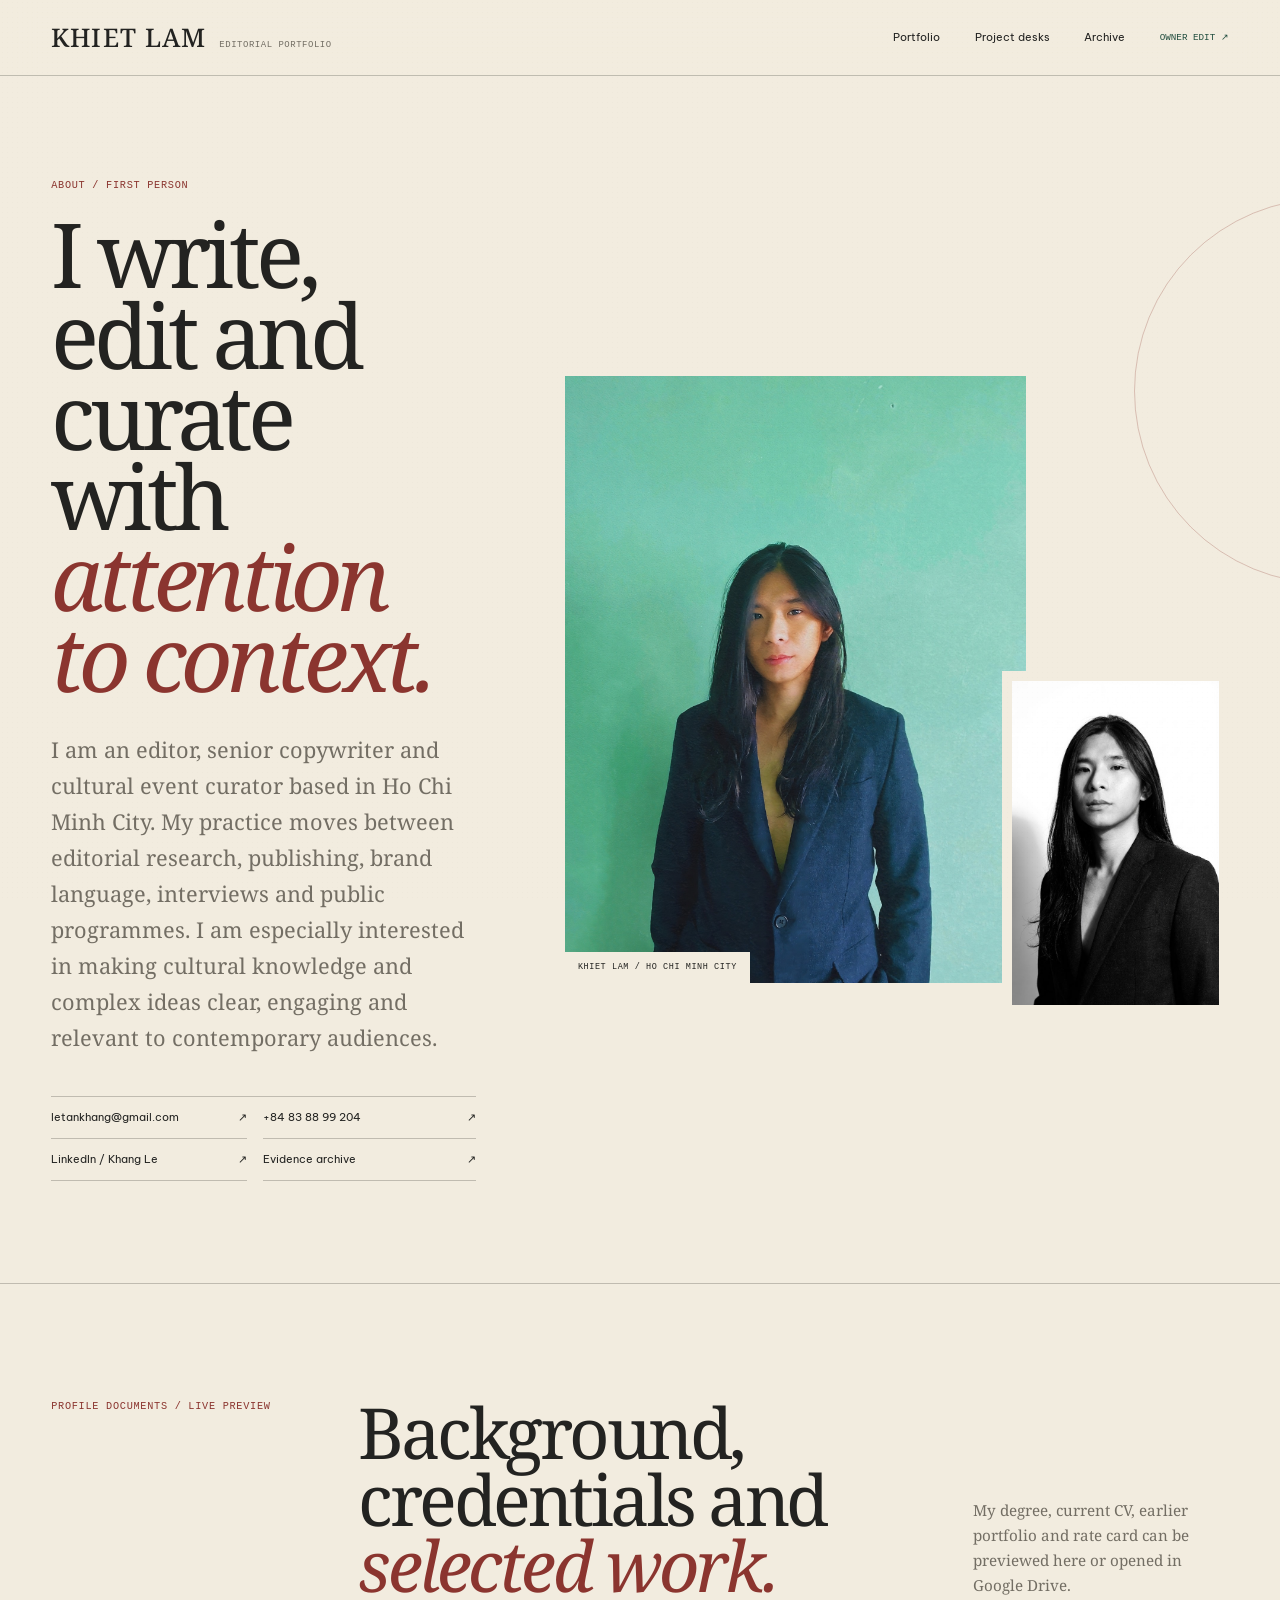
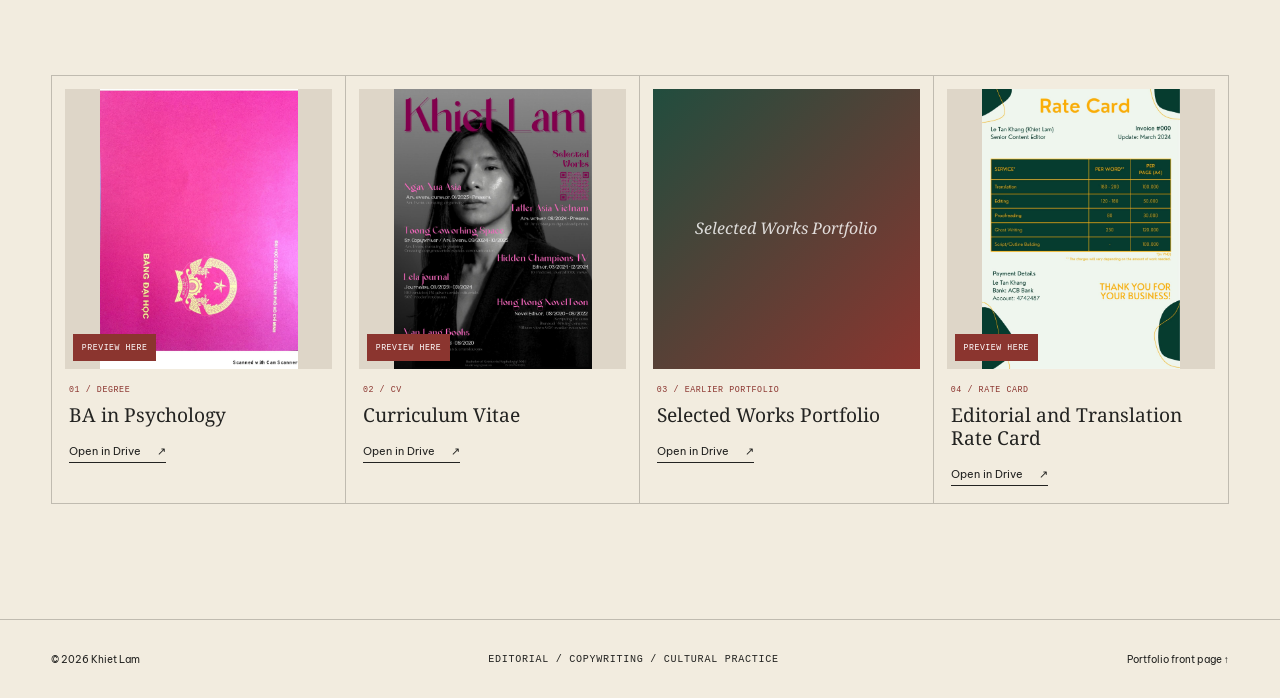
==== about.html @ 2f9b93b2 "Refine archive, About page and portfolio covers" ====
<!doctype html>
<html lang="en">
<head>
  <meta charset="utf-8">
  <meta name="viewport" content="width=device-width, initial-scale=1">
  <meta name="description" content="About Khiet Lam — editor, senior copywriter and cultural event curator in Ho Chi Minh City.">
  <meta name="theme-color" content="#f2ecdf">
  <title>About | Khiet Lam</title>
  <link rel="preconnect" href="https://fonts.googleapis.com">
  <link rel="preconnect" href="https://fonts.gstatic.com" crossorigin>
  <link href="https://fonts.googleapis.com/css2?family=Be+Vietnam+Pro:wght@400;500;600&family=Noto+Serif:ital,wght@0,400;0,500;1,400&display=swap&subset=vietnamese" rel="stylesheet">
  <link rel="stylesheet" href="assets/editorial-v3.css?v=20260724">
</head>
<body>
  <header class="site-header">
    <a class="wordmark" href="index.html"><span data-site-name>Khiet Lam</span><small>Editorial portfolio</small></a>
    <nav class="site-nav" aria-label="About navigation">
      <a href="index.html">Portfolio</a>
      <a href="index.html#project-desks">Project desks</a>
      <a href="index.html#archive">Archive</a>
      <a class="owner-link" href="https://app.pagescms.org" target="_blank" rel="noreferrer">Owner edit ↗</a>
    </nav>
  </header>

  <main>
    <section class="about-page-hero">
      <div class="about-page-hero__copy reveal">
        <p class="eyebrow mono">About / First person</p>
        <h1>I write, edit and curate with <em>attention to context.</em></h1>
        <p data-about>I am an editor, senior copywriter and cultural event curator based in Ho Chi Minh City.</p>
        <div class="contact-ledger">
          <a data-email href="#"><span>Email</span><span>↗</span></a>
          <a data-phone href="#"><span>Phone</span><span>↗</span></a>
          <a data-linkedin href="https://www.linkedin.com/in/khangle3003/" target="_blank" rel="noreferrer"><span>LinkedIn / Khang Le</span><span>↗</span></a>
          <a data-drive href="#" target="_blank" rel="noreferrer"><span>Evidence archive</span><span>↗</span></a>
        </div>
      </div>

      <div class="about-portraits reveal">
        <figure class="about-portrait about-portrait--primary">
          <img data-portrait-primary src="media/about-khiet-lam-color.jpg" alt="Portrait of Khiet Lam in a dark blazer">
          <figcaption class="mono">Khiet Lam / Ho Chi Minh City</figcaption>
        </figure>
        <figure class="about-portrait about-portrait--secondary">
          <img data-portrait-secondary src="media/about-khiet-lam-bw.jpg" alt="Black and white portrait of Khiet Lam">
        </figure>
      </div>
    </section>

    <section class="about-documents-section">
      <header class="section-intro reveal">
        <p class="eyebrow mono">Profile documents / Live preview</p>
        <h2>Background, credentials and <em>selected work.</em></h2>
        <p>My degree, current CV, earlier portfolio and rate card can be previewed here or opened in Google Drive.</p>
      </header>
      <div class="profile-documents" id="profile-documents"></div>
    </section>

    <dialog class="viewer-dialog" data-frame-dialog>
      <div class="dialog-bar">
        <span class="mono" data-frame-title>Viewer</span>
        <button type="button" data-close-frame aria-label="Close viewer">×</button>
      </div>
      <iframe data-frame title="Document viewer" allow="fullscreen" allowfullscreen></iframe>
    </dialog>
  </main>

  <footer>
    <span>© 2026 <span data-site-name>Khiet Lam</span></span>
    <span class="mono">Editorial / Copywriting / Cultural practice</span>
    <a href="index.html">Portfolio front page ↑</a>
  </footer>

  <script src="assets/common-v3.js?v=20260724"></script>
  <script src="assets/about-v3.js?v=20260724"></script>
</body>
</html>
---- assets/editorial-v3.css ----
:root {
  --paper: #f2ecdf;
  --paper-soft: #faf6ee;
  --ink: #232321;
  --muted: #736e64;
  --red: #8b352f;
  --green: #214d3e;
  --gold: #b69056;
  --line: rgba(35, 35, 33, .24);
  --light-line: rgba(255, 255, 255, .25);
  --group-accent: var(--red);
  --serif: "Noto Serif", "Times New Roman", serif;
  --sans: "Be Vietnam Pro", Arial, sans-serif;
  --mono: "Courier New", monospace;
  --page: min(1500px, calc(100vw - clamp(2rem, 8vw, 9rem)));
  --ease: cubic-bezier(.16, 1, .3, 1);
}

* { box-sizing: border-box; }
html { scroll-behavior: smooth; }
body {
  background: var(--paper);
  color: var(--ink);
  font-family: var(--sans);
  margin: 0;
  overflow-x: hidden;
  text-rendering: optimizeLegibility;
}

body::before {
  background-image: radial-gradient(rgba(35, 35, 33, .055) .5px, transparent .5px);
  background-size: 5px 5px;
  content: "";
  inset: 0;
  opacity: .28;
  pointer-events: none;
  position: fixed;
  z-index: 100;
}

body::after {
  border: 1px solid rgba(139, 53, 47, .25);
  border-radius: 50%;
  content: "";
  height: 24rem;
  pointer-events: none;
  position: fixed;
  right: -15rem;
  top: 22vh;
  width: 24rem;
  z-index: -1;
}

a { color: inherit; text-decoration: none; }
button { color: inherit; font: inherit; }
img { display: block; max-width: 100%; width: 100%; }
[hidden] { display: none !important; }
em { color: var(--group-accent, var(--green)); font-weight: 400; }
.mono { font-family: var(--mono); letter-spacing: .07em; text-transform: uppercase; }
.eyebrow { color: var(--group-accent, var(--red)); font-size: .64rem; line-height: 1.55; margin: 0; }
.scroll-progress {
  background: var(--group-accent, var(--red));
  height: 3px;
  left: 0;
  position: fixed;
  right: 0;
  top: 0;
  transform: scaleX(0);
  transform-origin: left;
  z-index: 200;
}

.site-header {
  align-items: center;
  backdrop-filter: blur(16px);
  background: rgba(242, 236, 223, .88);
  border-bottom: 1px solid var(--line);
  display: flex;
  height: 76px;
  justify-content: space-between;
  padding: 0 max(calc((100vw - 1500px) / 2), clamp(1rem, 4vw, 4.5rem));
  position: sticky;
  top: 0;
  transition: background .25s ease, height .25s ease;
  z-index: 90;
}

.site-header.is-scrolled { background: rgba(242, 236, 223, .96); height: 66px; }
.wordmark { align-items: baseline; display: flex; gap: .8rem; }
.wordmark span { font: 500 clamp(1.25rem, 2vw, 1.75rem) var(--serif); letter-spacing: .045em; text-transform: uppercase; }
.wordmark small { color: var(--muted); font: .56rem var(--mono); letter-spacing: .06em; text-transform: uppercase; }
.site-nav { align-items: center; display: flex; gap: clamp(1rem, 2.7vw, 2.7rem); }
.site-nav a { border-bottom: 1px solid transparent; font-size: .7rem; padding: .45rem 0; }
.site-nav a:hover { border-color: var(--group-accent, var(--red)); color: var(--group-accent, var(--red)); }
.site-nav .owner-link { color: var(--green); font-family: var(--mono); font-size: .58rem; text-transform: uppercase; }

.home-hero {
  border-bottom: 1px solid var(--line);
  min-height: calc(100dvh - 76px);
  padding: clamp(4.5rem, 9vw, 9rem) max(calc((100vw - 1500px) / 2), clamp(1rem, 4vw, 4.5rem)) 0;
  position: relative;
}

.home-hero::after {
  border-left: 1px solid var(--line);
  content: "";
  height: 44%;
  left: 68%;
  position: absolute;
  top: 0;
}

.home-hero__masthead { position: relative; z-index: 1; }
.home-hero h1 {
  font: 400 clamp(4.1rem, 8.6vw, 9.4rem)/.88 var(--serif);
  letter-spacing: -.062em;
  margin: 1.25rem 0 clamp(3rem, 7vw, 7rem);
  max-width: 12ch;
}

.home-hero__lower {
  border-top: 1px solid var(--line);
  display: grid;
  gap: clamp(3rem, 8vw, 9rem);
  grid-template-columns: minmax(0, .8fr) minmax(400px, 1.2fr);
  padding: 2rem 0 clamp(5rem, 8vw, 8rem);
}

.home-hero__note > p { color: var(--muted); font: 1.05rem/1.75 var(--serif); margin: 0 0 1.8rem; max-width: 40rem; }
.home-hero__note > div { align-items: center; display: flex; flex-wrap: wrap; gap: 1.3rem; }
.button-link {
  align-items: center;
  background: var(--group-accent, var(--red));
  border: 1px solid var(--group-accent, var(--red));
  color: white;
  display: inline-flex;
  font-size: .72rem;
  gap: 2.4rem;
  justify-content: space-between;
  min-height: 48px;
  padding: .8rem 1rem;
  transition: transform .25s var(--ease), background .25s ease;
}

.button-link:hover { background: var(--green); border-color: var(--green); transform: translateY(-3px); }
.text-link { align-items: center; background: transparent; border: 0; border-bottom: 1px solid currentColor; cursor: pointer; display: inline-flex; font-size: .67rem; gap: 1rem; padding: 0 0 .25rem; width: fit-content; }
.text-link:hover { color: var(--group-accent, var(--red)); }

.desk-index { border-top: 2px solid var(--ink); }
.desk-index header { align-items: baseline; border-bottom: 1px solid var(--line); display: flex; gap: 1rem; justify-content: space-between; padding: .85rem 0; }
.desk-index header span { font-size: .61rem; }
.desk-index header small { color: var(--muted); font: italic .8rem var(--serif); }
.desk-link {
  align-items: baseline;
  border-bottom: 1px solid var(--line);
  display: grid;
  gap: 1rem;
  grid-template-columns: 2.5rem 1fr auto;
  padding: .8rem 0;
  transition: padding .25s var(--ease), color .25s ease;
}
.desk-link:hover { color: var(--red); padding-left: .6rem; }
.desk-link span, .desk-link small { color: var(--muted); font-size: .59rem; }
.desk-link strong { font: 400 clamp(1.1rem, 1.7vw, 1.55rem) var(--serif); }

.hero-ornament {
  align-items: center;
  border-top: 1px solid var(--line);
  display: flex;
  gap: 1.5rem;
  justify-content: space-between;
  overflow: hidden;
  padding: 1rem 0;
  text-transform: uppercase;
  white-space: nowrap;
}
.hero-ornament span { color: var(--muted); font: .58rem var(--mono); letter-spacing: .16em; }
.hero-ornament i { color: var(--red); font-style: normal; }

.section-intro {
  display: grid;
  gap: 1.5rem clamp(2rem, 6vw, 7rem);
  grid-template-columns: .45fr 1.05fr .5fr;
  margin: 0 auto clamp(3rem, 6vw, 6rem);
  max-width: 1500px;
}
.section-intro h2 { font: 400 clamp(2.8rem, 5.5vw, 6rem)/.94 var(--serif); letter-spacing: -.05em; margin: 0; }
.section-intro > p:last-child { align-self: end; color: var(--muted); font: .95rem/1.65 var(--serif); margin: 0; }
.section-intro--front { margin-bottom: clamp(5rem, 8vw, 9rem); }
.editions, .archive-section, .about-section, .showcase-section, .desk-section, .group-index-section, .project-children, .project-embeds, .project-media {
  border-bottom: 1px solid var(--line);
  padding: clamp(5rem, 9vw, 9rem) max(calc((100vw - 1500px) / 2), clamp(1rem, 4vw, 4.5rem));
}

.edition {
  border-top: 3px solid var(--edition-accent, var(--ink));
  margin: 0 auto clamp(7rem, 12vw, 13rem);
  max-width: 1500px;
  padding-top: 1rem;
}
.edition:last-child { margin-bottom: 0; }
.edition__header {
  align-items: start;
  display: grid;
  gap: 2rem;
  grid-template-columns: 4rem minmax(300px, .75fr) minmax(300px, .55fr);
  justify-content: space-between;
  margin-bottom: 2rem;
}
.edition__number { color: var(--edition-accent); font-size: .72rem; padding-top: .45rem; }
.edition__header h2 { font: 400 clamp(3rem, 5.6vw, 6rem)/.92 var(--serif); letter-spacing: -.052em; margin: .6rem 0 0; }
.edition__header h2 a:hover { color: var(--edition-accent); }
.edition__intro p { color: var(--muted); font: 1rem/1.65 var(--serif); margin: .35rem 0 1rem; }
.edition__intro span { color: var(--edition-accent); font-size: .58rem; }
.edition__grid { display: grid; gap: 1rem; grid-template-columns: minmax(0, 1.35fr) minmax(360px, .65fr); }
.lead-story { background: var(--paper-soft); border: 1px solid var(--line); }
.lead-story__media { aspect-ratio: 1.45 / 1; background: var(--edition-accent); display: block; overflow: hidden; position: relative; }
.lead-story__media img { height: 100%; object-fit: cover; transition: transform .8s var(--ease); }
.lead-story:hover .lead-story__media img { transform: scale(1.025); }
.lead-story__label { background: var(--paper); bottom: 0; font-size: .55rem; left: 0; padding: .65rem .8rem; position: absolute; }
.lead-story__copy { align-items: end; display: grid; gap: 1.4rem; grid-template-columns: 1fr .8fr; padding: clamp(1.4rem, 3vw, 2.6rem); }
.lead-story__copy h3 { font: 400 clamp(2rem, 4vw, 4.4rem)/.95 var(--serif); letter-spacing: -.04em; margin: 0; }
.lead-story__copy > p { color: var(--muted); font: .95rem/1.65 var(--serif); margin: 0; }
.lead-story__copy .text-link { grid-column: 2; }
.edition__columns { border-top: 1px solid var(--line); display: flex; flex-direction: column; }
.story-card { background: var(--paper-soft); border: 1px solid var(--line); display: grid; }
.story-card--compact { background: transparent; border: 0; border-bottom: 1px solid var(--line); grid-template-columns: 120px 1fr; padding: .9rem 0; }
.story-card__media { background: var(--green); min-height: 110px; overflow: hidden; position: relative; }
.story-card__media img { height: 100%; object-fit: cover; transition: transform .5s var(--ease); }
.story-card:hover img { transform: scale(1.03); }
.story-card__play { align-items: center; background: var(--red); border-radius: 50%; color: white; display: flex; font-size: .75rem; height: 2.5rem; justify-content: center; left: 50%; padding-left: .1rem; position: absolute; top: 50%; transform: translate(-50%, -50%); width: 2.5rem; }
.story-card__body { align-content: center; display: grid; gap: .55rem; padding: .2rem 0 .2rem 1rem; }
.story-card__meta { color: var(--edition-accent, var(--group-accent)); font-size: .52rem; margin: 0; }
.story-card__body h3 { font: 400 clamp(1.15rem, 1.7vw, 1.6rem)/1.05 var(--serif); margin: 0; }
.story-card__body > p { color: var(--muted); display: -webkit-box; font: .72rem/1.45 var(--serif); margin: 0; overflow: hidden; -webkit-box-orient: vertical; -webkit-line-clamp: 2; }
.story-card__body .text-link { font-size: .57rem; }
.edition__all {
  background: var(--edition-accent);
  color: white;
  display: grid;
  margin-top: auto;
  min-height: 135px;
  padding: 1.25rem;
  transition: transform .25s var(--ease);
}
.edition__all:hover { transform: translateY(-4px); }
.edition__all span { font-size: .55rem; }
.edition__all strong { align-self: end; display: flex; font: 400 clamp(1.4rem, 2.4vw, 2.4rem) var(--serif); justify-content: space-between; }
.edition__all i { font-style: normal; }

.archive-section { background: var(--green); color: var(--paper-soft); }
.archive-section .section-intro .eyebrow, .archive-section .section-intro em { color: #d5bc8d; }
.archive-section .section-intro > p:last-child { color: rgba(255, 255, 255, .68); }
.archive-filters { display: flex; flex-wrap: wrap; gap: .45rem; margin: 0 auto 2rem; max-width: 1500px; }
.archive-filters button {
  background: transparent;
  border: 1px solid rgba(255,255,255,.35);
  color: inherit;
  cursor: pointer;
  font: .55rem var(--mono);
  padding: .65rem .75rem;
  text-transform: uppercase;
}
.archive-filters button.active, .archive-filters button:hover { background: var(--paper-soft); color: var(--green); }
.archive-list-v3 { border-top: 1px solid var(--light-line); margin: 0 auto; max-width: 1500px; }
.archive-item {
  align-items: center;
  border-bottom: 1px solid var(--light-line);
  display: grid;
  gap: 1rem;
  grid-template-columns: 2.6rem 72px minmax(250px, .8fr) minmax(300px, 1.1fr) 2.5rem;
  min-height: 94px;
  padding: .55rem 0;
}
.archive-item__number { color: #d5bc8d; font-size: .58rem; }
.archive-item__thumb { background: rgba(255,255,255,.08); height: 68px; overflow: hidden; }
.archive-item__thumb img { height: 100%; object-fit: cover; }
.archive-item__title { padding-left: calc(var(--indent) * 1.1rem); }
.archive-item__title small { color: #d5bc8d; font-size: .5rem; }
.archive-item__title h3 { font: 400 clamp(1.05rem, 1.6vw, 1.45rem) var(--serif); margin: .25rem 0 0; }
.archive-item > p { color: rgba(255,255,255,.7); font: .76rem/1.5 var(--serif); margin: 0; }
.archive-item__open { align-items: center; border: 1px solid rgba(255,255,255,.4); border-radius: 50%; display: flex; height: 2.2rem; justify-content: center; width: 2.2rem; }
.archive-item:hover .archive-item__open { background: var(--paper-soft); color: var(--green); }

.about-grid { display: grid; gap: clamp(3rem, 8vw, 8rem); grid-template-columns: 1fr .7fr; margin: 0 auto 4rem; max-width: 1500px; }
.about-copy > p { color: var(--muted); font: clamp(1.3rem, 2.5vw, 2.3rem)/1.45 var(--serif); margin: 0 0 2rem; max-width: 44rem; }
.contact-ledger { border-top: 1px solid var(--line); display: grid; grid-template-columns: repeat(2, 1fr); }
.contact-ledger a { border-bottom: 1px solid var(--line); display: flex; font-size: .68rem; justify-content: space-between; padding: .85rem 0; }
.contact-ledger a:nth-child(odd) { margin-right: 1rem; }
.contact-ledger a:hover { color: var(--red); }
.about-monogram { align-items: center; border: 1px solid var(--line); display: flex; justify-content: center; min-height: 350px; position: relative; }
.about-monogram::before, .about-monogram::after { background: var(--line); content: ""; left: 50%; position: absolute; top: 50%; transform: translate(-50%, -50%); }
.about-monogram::before { height: 1px; width: 80%; }
.about-monogram::after { height: 80%; width: 1px; }
.about-monogram span, .about-monogram i { font: 400 clamp(6rem, 13vw, 13rem)/1 var(--serif); position: relative; z-index: 1; }
.about-monogram span { color: var(--red); transform: translate(.15em, -.1em); }
.about-monogram i { color: var(--green); font-style: italic; transform: translate(-.15em, .12em); }
.profile-documents { border: 1px solid var(--line); display: grid; grid-template-columns: repeat(4, 1fr); margin: 0 auto; max-width: 1500px; }
.document-tile { border-right: 1px solid var(--line); display: grid; grid-template-rows: 280px auto; padding: .8rem; }
.document-tile:last-child { border-right: 0; }
.document-tile__cover { background: #ded6c8; border: 0; cursor: pointer; overflow: hidden; padding: 0; position: relative; }
.document-tile__cover img { height: 100%; object-fit: contain; transition: transform .5s var(--ease); }
.document-tile:hover img { transform: scale(1.025); }
.document-tile__cover span { background: var(--red); bottom: .5rem; color: white; font-size: .51rem; left: .5rem; padding: .55rem; position: absolute; }
.document-tile > div { padding: 1rem .25rem .25rem; }
.document-tile p { color: var(--red); font-size: .52rem; margin: 0 0 .6rem; }
.document-tile h3 { font: 400 1.2rem/1.2 var(--serif); margin: 0 0 .8rem; }

/* Standalone About page */
.about-page-hero {
  border-bottom: 1px solid var(--line);
  display: grid;
  gap: clamp(3rem, 7vw, 8rem);
  grid-template-columns: minmax(0, .78fr) minmax(480px, 1.22fr);
  min-height: calc(100dvh - 76px);
  padding: clamp(4rem, 8vw, 8rem) max(calc((100vw - 1500px) / 2), clamp(1rem, 4vw, 4.5rem));
}
.about-page-hero__copy { align-self: center; }
.about-page-hero h1 {
  font: 400 clamp(3.7rem, 7vw, 7.5rem)/.9 var(--serif);
  letter-spacing: -.058em;
  margin: 1.2rem 0 2.2rem;
  max-width: 10ch;
}
.about-page-hero__copy > p:last-of-type {
  color: var(--muted);
  font: clamp(1.15rem, 1.7vw, 1.45rem)/1.65 var(--serif);
  margin: 0 0 2.5rem;
  max-width: 42rem;
}
.about-portraits {
  align-self: center;
  display: grid;
  grid-template-columns: minmax(0, 1fr) minmax(150px, .44fr);
  position: relative;
}
.about-portrait { background: var(--green); margin: 0; overflow: hidden; position: relative; }
.about-portrait img { height: 100%; object-fit: cover; object-position: center top; }
.about-portrait--primary { aspect-ratio: .76 / 1; }
.about-portrait--secondary {
  align-self: end;
  aspect-ratio: .66 / 1;
  border: .65rem solid var(--paper);
  margin: 0 0 -2rem -1.5rem;
  z-index: 1;
}
.about-portrait figcaption {
  background: var(--paper);
  bottom: 0;
  font-size: .53rem;
  left: 0;
  padding: .65rem .8rem;
  position: absolute;
}
.about-documents-section {
  border-bottom: 1px solid var(--line);
  padding: clamp(5rem, 9vw, 9rem) max(calc((100vw - 1500px) / 2), clamp(1rem, 4vw, 4.5rem));
}

footer {
  align-items: center;
  display: flex;
  font-size: .63rem;
  gap: 2rem;
  justify-content: space-between;
  margin: 0 auto;
  max-width: 1500px;
  min-height: 78px;
  padding: 1rem clamp(1rem, 4vw, 4.5rem);
}

/* Group landing */
.group-hero {
  border-bottom: 1px solid var(--line);
  display: grid;
  gap: clamp(2rem, 6vw, 7rem);
  grid-template-columns: minmax(0, .86fr) minmax(420px, 1.14fr);
  min-height: 720px;
  padding: clamp(4rem, 8vw, 8rem) max(calc((100vw - 1500px) / 2), clamp(1rem, 4vw, 4.5rem)) 3rem;
  position: relative;
}
.group-hero::before { border: 1px solid var(--group-accent); border-radius: 50%; content: ""; height: 17rem; left: -9rem; opacity: .25; position: absolute; top: 22%; width: 17rem; }
.group-hero__copy { align-self: center; position: relative; z-index: 1; }
.back-link { color: var(--green); display: inline-block; font-size: .58rem; margin-bottom: 2.5rem; }
.group-hero h1 { font: 400 clamp(4rem, 8vw, 8.5rem)/.87 var(--serif); letter-spacing: -.06em; margin: 1.2rem 0 1.8rem; }
.group-hero__intro { color: var(--muted); font: clamp(1rem, 1.55vw, 1.25rem)/1.7 var(--serif); max-width: 40rem; }
.group-hero__stats { border-top: 1px solid var(--line); display: flex; flex-wrap: wrap; gap: 1rem 1.8rem; margin-top: 2.5rem; padding-top: 1rem; }
.group-hero__stats span { color: var(--group-accent); font-size: .55rem; }
.group-hero__image { align-self: center; aspect-ratio: 1.15 / 1; background: var(--group-accent); overflow: hidden; position: relative; }
.group-hero__image img { height: 100%; object-fit: cover; transform: translateY(calc(var(--scroll-y, 0px) * .035)); transition: transform .2s linear; }
.group-hero__image > span { background: var(--paper); bottom: 0; left: 0; max-width: 80%; padding: .7rem .9rem; position: absolute; }
.group-switcher { border-top: 1px solid var(--line); display: grid; grid-column: 1 / -1; grid-template-columns: repeat(5, 1fr); }
.group-switcher a { border-right: 1px solid var(--line); font-size: .62rem; padding: 1rem 1rem 0 0; }
.group-switcher a:last-child { border-right: 0; }
.group-switcher a span { color: var(--group-accent); font: .55rem var(--mono); margin-right: .55rem; }
.group-switcher a.active { color: var(--group-accent); font-weight: 600; }

.showcase-section { background: var(--ink); color: var(--paper-soft); }
.showcase-section .section-intro .eyebrow, .showcase-section .section-intro em { color: #d5bc8d; }
.showcase-section .section-intro > p:last-child { color: rgba(255,255,255,.65); }
.showcase-grid { display: grid; gap: 1rem; grid-template-columns: repeat(3, 1fr); margin: 0 auto; max-width: 1500px; }
.showcase-card { border: 1px solid var(--light-line); display: grid; grid-template-rows: minmax(280px, 1fr) auto; min-height: 430px; }
.showcase-card__media { background: #111; border: 0; color: white; cursor: pointer; overflow: hidden; padding: 0; position: relative; }
.showcase-card__media img { height: 100%; object-fit: cover; opacity: .86; transition: opacity .25s ease, transform .6s var(--ease); }
.showcase-card__media:hover img { opacity: 1; transform: scale(1.02); }
.showcase-play { align-items: center; background: var(--group-accent); border-radius: 50%; display: flex; font-size: 1.1rem; height: 4rem; justify-content: center; left: 50%; padding-left: .2rem; position: absolute; top: 50%; transform: translate(-50%, -50%); width: 4rem; }
.showcase-open { background: var(--group-accent); bottom: .7rem; font-size: .52rem; left: .7rem; padding: .65rem; position: absolute; }
.showcase-card__copy { padding: 1.1rem; }
.showcase-card__copy p { color: #d5bc8d; font-size: .52rem; margin: 0 0 .65rem; }
.showcase-card__copy h3 { font: 400 clamp(1.35rem, 2.2vw, 2.2rem)/1.05 var(--serif); margin: 0 0 .8rem; }
.showcase-card__copy .story-card { color: var(--paper-soft); }

.collapse-collection { border-bottom: 1px solid var(--light-line); border-top: 1px solid var(--light-line); margin: 4rem auto 0; max-width: 1500px; }
.collapse-collection summary { align-items: center; cursor: pointer; display: grid; gap: 1rem; grid-template-columns: .5fr 1fr auto; list-style: none; padding: 1.3rem 0; }
.collapse-collection summary::-webkit-details-marker { display: none; }
.collapse-collection summary > span:first-child { color: #d5bc8d; font-size: .56rem; }
.collapse-collection summary strong { font: 400 clamp(1.6rem, 3vw, 3rem) var(--serif); }
.collapse-action { font-size: .65rem; }
.collapse-collection[open] .collapse-action { font-size: 0; }
.collapse-collection[open] .collapse-action::after { content: "Collapse collection −"; font-size: .65rem; }
.collapse-collection__body { border-top: 1px solid var(--light-line); padding: 2rem 0 3rem; }
.collapse-collection__body > p { color: rgba(255,255,255,.7); font: 1rem/1.65 var(--serif); max-width: 46rem; }
.portrait-strip { display: grid; gap: .7rem; grid-template-columns: repeat(6, 1fr); margin: 2rem 0; }
.portrait-card { aspect-ratio: .72 / 1; background: #111; border: 0; cursor: zoom-in; overflow: hidden; padding: 0; }
.portrait-card img { height: 100%; object-fit: cover; transition: transform .5s var(--ease); }
.portrait-card:hover img { transform: scale(1.03); }

.chapter-list { margin: 0 auto; max-width: 1500px; }
.chapter { border-top: 3px solid var(--group-accent); margin-bottom: clamp(6rem, 10vw, 11rem); padding-top: 1rem; }
.chapter__feature { display: grid; gap: clamp(2rem, 5vw, 5rem); grid-template-columns: minmax(380px, 1.2fr) minmax(320px, .8fr); }
.chapter--reverse .chapter__image { order: 2; }
.chapter__image { aspect-ratio: 1.18 / 1; background: var(--group-accent); overflow: hidden; position: relative; }
.chapter__image img { height: 100%; object-fit: cover; transition: transform .7s var(--ease); }
.chapter__image:hover img { transform: scale(1.025); }
.chapter__index { align-items: center; background: var(--paper); border: 1px solid var(--line); border-radius: 50%; display: flex; height: 3rem; justify-content: center; left: 1rem; position: absolute; top: 1rem; width: 3rem; }
.chapter__copy { align-content: center; display: grid; }
.chapter__copy h2 { font: 400 clamp(2.7rem, 5vw, 5.5rem)/.92 var(--serif); letter-spacing: -.05em; margin: 1rem 0 1.4rem; }
.chapter__copy > p { color: var(--muted); font: 1rem/1.7 var(--serif); margin: 0 0 1.5rem; }
.chapter__facts { border-bottom: 1px solid var(--line); border-top: 1px solid var(--line); display: flex; flex-wrap: wrap; gap: 1rem 1.7rem; margin-bottom: 1.6rem; padding: .8rem 0; }
.chapter__facts span { color: var(--group-accent); font-size: .53rem; }
.chapter__desk { border-top: 1px solid var(--line); margin-top: 3rem; padding-top: 1rem; }
.chapter__desk > header { align-items: baseline; display: flex; gap: 1rem; justify-content: space-between; margin-bottom: 1rem; }
.chapter__desk > header p { color: var(--group-accent); font-size: .56rem; margin: 0; }
.chapter__desk > header span { color: var(--muted); font: italic .8rem var(--serif); }
.nested-grid { display: grid; gap: 1px; grid-template-columns: repeat(3, 1fr); }
.nested-card { background: var(--paper-soft); border: 1px solid var(--line); display: grid; grid-template-rows: 190px auto; margin-left: calc(var(--nest) * 1rem); }
.nested-card__media { overflow: hidden; }
.nested-card__media img { height: 100%; object-fit: cover; transition: transform .5s var(--ease); }
.nested-card:hover img { transform: scale(1.025); }
.nested-card > div { padding: 1.1rem; }
.nested-card p { color: var(--group-accent); font-size: .5rem; margin: 0 0 .6rem; }
.nested-card > div > p:not(.mono) { color: var(--muted); display: -webkit-box; font: .73rem/1.5 var(--serif); overflow: hidden; -webkit-box-orient: vertical; -webkit-line-clamp: 3; }
.nested-card h4 { font: 400 1.45rem/1.08 var(--serif); margin: 0 0 .7rem; }
.nested-card__children { display: contents; }

.group-index-section { background: var(--paper-soft); }
.group-index-list { border-top: 1px solid var(--line); margin: 0 auto; max-width: 1500px; }
.group-index-row {
  align-items: center;
  border-bottom: 1px solid var(--line);
  display: grid;
  gap: 1rem;
  grid-template-columns: 2.5rem 64px minmax(220px, .8fr) minmax(260px, 1fr) 2rem;
  min-height: 80px;
  padding-left: calc(var(--level) * 1.2rem);
}
.group-index-row > span:first-child { color: var(--group-accent); font-size: .55rem; }
.group-index-thumb { height: 58px; overflow: hidden; }
.group-index-thumb img { height: 100%; object-fit: cover; }
.group-index-row strong { font: 400 1.15rem var(--serif); }
.group-index-row small { color: var(--muted); font-size: .52rem; }
.group-index-row i { font-style: normal; }
.group-index-row:hover { background: rgba(139,53,47,.045); }

/* Project page */
.project-hero-v3 {
  border-bottom: 1px solid var(--line);
  display: grid;
  gap: clamp(3rem, 8vw, 9rem);
  grid-template-columns: minmax(0, .9fr) minmax(420px, 1.1fr);
  min-height: 720px;
  padding: clamp(3rem, 7vw, 7rem) max(calc((100vw - 1500px) / 2), clamp(1rem, 4vw, 4.5rem));
}
.project-hero-v3__copy { align-self: center; }
.breadcrumbs { display: flex; flex-wrap: wrap; gap: .45rem; margin-bottom: 2.5rem; }
.breadcrumbs a, .breadcrumbs span, .breadcrumbs strong { color: var(--muted); font-size: .5rem; font-weight: 400; }
.breadcrumbs a:hover { color: var(--group-accent); }
.project-hero-v3 h1 { font: 400 clamp(3.6rem, 7vw, 7.5rem)/.88 var(--serif); letter-spacing: -.058em; margin: 1rem 0 1.6rem; }
.project-hero-v3__intro { color: var(--muted); font: 1.05rem/1.7 var(--serif); max-width: 42rem; }
.project-facts { border-top: 1px solid var(--line); display: grid; grid-template-columns: repeat(2, 1fr); margin-top: 2.5rem; }
.project-facts div { border-bottom: 1px solid var(--line); min-height: 86px; padding: .8rem 1rem .8rem 0; }
.project-facts div:nth-child(odd) { border-right: 1px solid var(--line); }
.project-facts div:nth-child(even) { padding-left: 1rem; }
.project-facts span { color: var(--group-accent); display: block; font-size: .5rem; margin-bottom: .4rem; }
.project-facts strong { font-size: .76rem; line-height: 1.5; }
.project-hero-v3__visual { align-self: center; }
.project-cover { aspect-ratio: 1.05 / 1; background: var(--group-accent); overflow: hidden; position: relative; }
.project-cover::after { border: 1px solid rgba(255,255,255,.65); content: ""; inset: 1rem; pointer-events: none; position: absolute; }
.project-cover img { height: 100%; object-fit: cover; }
.project-cover__video { background: var(--group-accent); bottom: 1rem; color: white; font-size: .52rem; left: 1rem; padding: .7rem; position: absolute; z-index: 1; }

.project-article {
  border-bottom: 1px solid var(--line);
  display: grid;
  gap: clamp(3rem, 8vw, 9rem);
  grid-template-columns: .55fr 1.45fr;
  padding: clamp(5rem, 9vw, 9rem) max(calc((100vw - 1500px) / 2), clamp(1rem, 4vw, 4.5rem));
}
.project-article__heading h2 { font: 400 clamp(2.8rem, 5vw, 5.4rem)/.95 var(--serif); letter-spacing: -.045em; margin: 1rem 0 0; }
.project-article__copy { max-width: 52rem; }
.project-article__copy > p { font: 1.05rem/1.8 var(--serif); margin: 0 0 1.4rem; }
.project-article__copy .article-lede { color: var(--group-accent); font-size: clamp(1.2rem, 2vw, 1.7rem); line-height: 1.55; }
.project-article blockquote { border-left: 3px solid var(--group-accent); color: var(--green); font: 500 1rem/1.65 var(--serif); margin: 2.5rem 0; padding-left: 1.3rem; }
.tag-row { display: flex; flex-wrap: wrap; gap: .4rem; margin: 2rem 0; }
.tag-row span { border: 1px solid var(--line); font: .52rem var(--mono); padding: .45rem .55rem; text-transform: uppercase; }

.project-embeds { background: var(--ink); color: white; }
.project-embeds .section-intro .eyebrow, .project-embeds .section-intro em { color: #d5bc8d; }
.embed-grid { display: grid; gap: 1rem; grid-template-columns: repeat(2, minmax(0, 1fr)); margin: 0 auto; max-width: 1500px; }
.embed-grid--single { grid-template-columns: minmax(0, 1050px); }
.embed-card { border: 1px solid var(--light-line); padding: .75rem; }
.embed-card__frame { background-color: #111; background-image: linear-gradient(rgba(17,17,17,.26),rgba(17,17,17,.26)), var(--document-cover); background-position: center; background-size: cover; height: min(72vh, 720px); position: relative; }
.embed-card__frame--video { aspect-ratio: 16 / 9; height: auto; }
.embed-card__frame iframe { border: 0; height: 100%; width: 100%; }
.embed-card > p { color: #d5bc8d; font-size: .54rem; margin: .8rem 0 .1rem; }
.embed-card > small { color: rgba(255,255,255,.58); display: block; font: .72rem/1.5 var(--serif); margin-top: .6rem; }

.project-children__grid { display: grid; gap: 1rem; grid-template-columns: repeat(3, 1fr); margin: 0 auto; max-width: 1500px; }
.project-children .story-card--compact { border: 1px solid var(--line); grid-template-columns: 1fr; grid-template-rows: 230px auto; padding: 0; }
.project-children .story-card__body { padding: 1.1rem; }

.project-media { background: var(--green); color: var(--paper-soft); }
.project-media .section-intro .eyebrow, .project-media .section-intro em { color: #d5bc8d; }
.project-media .section-intro > p:last-child { color: rgba(255,255,255,.65); }
.adaptive-gallery { margin: 0 auto; max-width: 1500px; }
.adaptive-gallery__viewport { overflow: hidden; }
.adaptive-gallery__track { display: flex; transition: transform .75s var(--ease); }
.adaptive-gallery__item { flex: 0 0 100%; margin: 0; min-width: 0; }
.adaptive-gallery__button { align-items: center; background: rgba(0,0,0,.25); border: 0; cursor: zoom-in; display: flex; height: min(74vh, 780px); justify-content: center; padding: 1rem; width: 100%; }
.adaptive-gallery__button img { height: 100%; object-fit: contain; width: 100%; }
.adaptive-gallery__item figcaption { border-top: 1px solid var(--light-line); color: rgba(255,255,255,.75); display: flex; font-size: .64rem; justify-content: space-between; padding: .7rem 0; }
.adaptive-gallery__controls { align-items: center; border-bottom: 1px solid var(--light-line); border-top: 1px solid var(--light-line); display: grid; gap: 1rem; grid-template-columns: auto 1fr auto 2.5rem 2.5rem; margin-top: .8rem; padding: .7rem 0; }
.adaptive-gallery__controls > span { color: #d5bc8d; font-size: .52rem; }
.adaptive-gallery__controls button { background: transparent; border: 1px solid rgba(255,255,255,.35); color: white; cursor: pointer; height: 2.5rem; }
.gallery-meter { background: rgba(255,255,255,.2); height: 1px; }
.gallery-meter span { background: #d5bc8d; display: block; height: 1px; transform: scaleX(0); transform-origin: left; transition: transform .5s var(--ease); }
.adaptive-gallery.is-collage .adaptive-gallery__viewport { overflow: visible; }
.adaptive-gallery.is-collage .adaptive-gallery__track { column-count: 3; column-gap: .75rem; display: block; transform: none !important; }
.adaptive-gallery.is-collage .adaptive-gallery__item { break-inside: avoid; display: inline-block; margin: 0 0 .75rem; width: 100%; }
.adaptive-gallery.is-collage .adaptive-gallery__button { display: block; height: auto; padding: 0; }
.adaptive-gallery.is-collage .adaptive-gallery__button img { height: auto; object-fit: initial; }
.adaptive-gallery.is-collage .adaptive-gallery__controls { grid-template-columns: auto 1fr; }
.adaptive-gallery.is-collage .adaptive-gallery__controls > *:not([data-gallery-mode]):not(.gallery-meter) { display: none; }
.adaptive-gallery.is-collage .gallery-meter { opacity: .35; }

.file-library-v3 { border-top: 1px solid var(--light-line); margin: 4.5rem auto 0; max-width: 1500px; padding-top: 1.5rem; }
.file-library-v3 > header { align-items: baseline; display: flex; justify-content: space-between; margin-bottom: 1.5rem; }
.file-library-v3 > header h3 { font: 400 clamp(2rem, 4vw, 4rem) var(--serif); margin: 0; }
.file-library-v3 > header span { color: #d5bc8d; font-size: .55rem; }
.file-grid-v3 { display: grid; gap: .65rem; grid-template-columns: repeat(3, 1fr); }
.file-card { border: 1px solid var(--light-line); display: grid; grid-template-columns: 95px 1fr; min-height: 112px; padding: .55rem; }
.file-card__thumb { background: rgba(0,0,0,.16); border: 0; cursor: pointer; overflow: hidden; padding: 0; position: relative; }
.file-card__thumb img { height: 100%; object-fit: contain; }
.file-card__thumb > span { background: rgba(17,17,17,.8); bottom: 0; color: #d5bc8d; font-size: .45rem; left: 0; padding: .35rem; position: absolute; }
.file-card__copy { align-content: center; display: grid; padding: .2rem .8rem; }
.file-card__copy > p { color: #d5bc8d; font-size: .48rem; margin: 0 0 .45rem; }
.file-card__copy h3 { font: 400 .82rem/1.4 var(--sans); margin: 0 0 .7rem; overflow-wrap: anywhere; }
.file-card__copy > div { display: flex; flex-wrap: wrap; gap: .8rem; }
.file-card__copy .text-link { color: #d5bc8d; font-size: .5rem; }
.empty-state { border: 1px solid var(--light-line); color: #d5bc8d; font: 1rem/1.7 var(--serif); margin: 0 auto; max-width: 1500px; padding: 3rem; }

.project-pager { display: grid; grid-template-columns: 1fr .55fr 1fr; }
.project-pager a { background: var(--paper-soft); border-right: 1px solid var(--line); display: grid; min-height: 160px; padding: 2rem max(calc((100vw - 1500px) / 6), 1.2rem); }
.project-pager a:last-child { border-right: 0; text-align: right; }
.project-pager a:nth-child(2) { text-align: center; }
.project-pager span { color: var(--group-accent); font-size: .52rem; }
.project-pager strong { align-self: end; font: 400 clamp(1.1rem, 2vw, 1.9rem) var(--serif); }

/* Dialogs and fallbacks */
.viewer-dialog, .lightbox-dialog {
  background: rgba(17,17,16,.98);
  border: 0;
  color: white;
  height: 100dvh;
  margin: 0;
  max-height: none;
  max-width: none;
  padding: 0;
  width: 100vw;
}
.viewer-dialog::backdrop, .lightbox-dialog::backdrop { background: rgba(17,17,16,.98); }
.dialog-bar { align-items: center; border-bottom: 1px solid rgba(255,255,255,.2); display: flex; height: 64px; justify-content: space-between; padding: 0 1rem; }
.dialog-bar > span { font-size: .56rem; max-width: 65vw; overflow: hidden; text-overflow: ellipsis; white-space: nowrap; }
.dialog-bar button { background: transparent; border: 1px solid rgba(255,255,255,.35); color: white; cursor: pointer; height: 2.2rem; min-width: 2.2rem; }
.viewer-dialog iframe { border: 0; height: calc(100dvh - 64px); width: 100%; }
.zoom-tools { display: flex; gap: .35rem; }
.lightbox-stage { align-items: center; display: flex; height: calc(100dvh - 64px); justify-content: center; overflow: auto; padding: 1.25rem 4.5rem; position: relative; }
.lightbox-stage img { height: 100%; max-width: none; object-fit: contain; transform-origin: center; transition: transform .18s ease; width: 100%; }
.lightbox-arrow { background: rgba(255,255,255,.1); border: 1px solid rgba(255,255,255,.35); color: white; cursor: pointer; height: 3rem; position: fixed; top: 50%; width: 3rem; }
.lightbox-arrow.prev { left: 1rem; }
.lightbox-arrow.next { right: 1rem; }
.media-fallback { position: relative; }
.media-fallback.image-failed img { display: none; }
.media-fallback.image-failed::after {
  align-items: center;
  background: linear-gradient(135deg, var(--green), var(--group-accent, var(--red)));
  color: rgba(255,255,255,.82);
  content: attr(data-fallback-label);
  display: flex;
  font: italic 1rem/1.4 var(--serif);
  inset: 0;
  justify-content: center;
  padding: 1rem;
  position: absolute;
  text-align: center;
}
.loading-page, .error-page { min-height: 70vh; padding: 8rem max(calc((100vw - 1500px) / 2), clamp(1rem, 4vw, 4.5rem)); }
.loading-page h1, .error-page h1 { font: 400 clamp(3rem, 7vw, 7rem)/.95 var(--serif); max-width: 12ch; }
.load-error, .loading { color: var(--red); font: 1rem/1.6 var(--serif); }

.reveal { opacity: 0; transform: translateY(30px); transition: opacity .7s ease, transform .8s var(--ease); }
.reveal.is-visible { opacity: 1; transform: translateY(0); }

@media (max-width: 1120px) {
  .home-hero::after { display: none; }
  .home-hero__lower { grid-template-columns: 1fr; }
  .section-intro { grid-template-columns: .4fr 1fr; }
  .section-intro > p:last-child { grid-column: 2; }
  .edition__header { grid-template-columns: 3rem 1fr; }
  .edition__intro { grid-column: 2; }
  .edition__grid { grid-template-columns: 1fr; }
  .edition__columns { display: grid; grid-template-columns: repeat(2, 1fr); }
  .edition__all { margin-top: 0; }
  .group-hero, .project-hero-v3 { grid-template-columns: 1fr; }
  .about-page-hero { grid-template-columns: 1fr; }
  .about-portraits { margin: 0 auto; max-width: 760px; width: 100%; }
  .group-hero__image, .project-cover { width: 100%; }
  .group-switcher { grid-template-columns: repeat(3, 1fr); }
  .showcase-grid { grid-template-columns: repeat(2, 1fr); }
  .showcase-card:last-child { grid-column: 1 / -1; }
  .chapter__feature { grid-template-columns: 1fr 1fr; }
  .nested-grid, .project-children__grid { grid-template-columns: repeat(2, 1fr); }
  .portrait-strip { grid-template-columns: repeat(3, 1fr); }
  .profile-documents { grid-template-columns: repeat(2, 1fr); }
  .document-tile:nth-child(2) { border-right: 0; }
  .document-tile:nth-child(-n+2) { border-bottom: 1px solid var(--line); }
  .archive-item { grid-template-columns: 2.2rem 64px minmax(220px, 1fr) 2rem; }
  .archive-item > p { grid-column: 3; }
  .archive-item__open { grid-column: 4; grid-row: 1 / span 2; }
  .file-grid-v3 { grid-template-columns: repeat(2, 1fr); }
}

@media (max-width: 780px) {
  .site-header { height: 66px; padding-inline: 1rem; }
  .wordmark small, .site-nav a:nth-child(1), .site-nav a:nth-child(2), .owner-link { display: none; }
  .home-hero { min-height: 0; padding-inline: 1rem; }
  .home-hero h1 { font-size: clamp(3.45rem, 16vw, 6rem); }
  .hero-ornament { gap: .8rem; }
  .section-intro { grid-template-columns: 1fr; }
  .section-intro > p:last-child { grid-column: 1; }
  .editions, .archive-section, .about-section, .about-documents-section, .showcase-section, .desk-section, .group-index-section, .project-children, .project-embeds, .project-media { padding-inline: 1rem; }
  .edition__header { grid-template-columns: 2.4rem 1fr; }
  .edition__intro { grid-column: 1 / -1; }
  .lead-story__copy { grid-template-columns: 1fr; }
  .lead-story__copy .text-link { grid-column: 1; }
  .edition__columns { grid-template-columns: 1fr; }
  .story-card--compact { grid-template-columns: 105px 1fr; }
  .about-grid { grid-template-columns: 1fr; }
  .about-page-hero { min-height: 0; padding: 4.5rem 1rem; }
  .about-page-hero h1 { font-size: clamp(3.4rem, 15vw, 5.7rem); }
  .about-portraits { grid-template-columns: minmax(0, 1fr) minmax(110px, .42fr); }
  .about-portrait--secondary { margin-bottom: -1rem; margin-left: -1rem; }
  .about-monogram { min-height: 260px; }
  .contact-ledger { grid-template-columns: 1fr; }
  .contact-ledger a:nth-child(odd) { margin-right: 0; }
  .profile-documents { grid-template-columns: 1fr; }
  .document-tile, .document-tile:nth-child(2) { border-bottom: 1px solid var(--line); border-right: 0; }
  .document-tile:last-child { border-bottom: 0; }
  .archive-item { gap: .7rem; grid-template-columns: 1.6rem 58px minmax(0, 1fr) 2rem; }
  .archive-item__thumb { height: 58px; }
  .archive-item > p { font-size: .69rem; }
  .group-hero, .project-hero-v3 { min-height: 0; padding-inline: 1rem; }
  .group-hero h1, .project-hero-v3 h1 { font-size: clamp(3.5rem, 16vw, 6rem); }
  .group-switcher { grid-template-columns: repeat(2, 1fr); }
  .showcase-grid { grid-template-columns: 1fr; }
  .showcase-card:last-child { grid-column: auto; }
  .collapse-collection summary { grid-template-columns: 1fr auto; }
  .collapse-collection summary > span:first-child { grid-column: 1 / -1; }
  .chapter__feature { grid-template-columns: 1fr; }
  .chapter--reverse .chapter__image { order: 0; }
  .chapter__desk > header { align-items: start; flex-direction: column; }
  .nested-grid, .project-children__grid { grid-template-columns: 1fr; }
  .portrait-strip { grid-template-columns: repeat(2, 1fr); }
  .group-index-row { grid-template-columns: 1.7rem 54px minmax(0, 1fr) 1.5rem; padding-left: calc(var(--level) * .5rem); }
  .group-index-row small { grid-column: 3; }
  .group-index-row i { grid-column: 4; grid-row: 1 / span 2; }
  .project-article { grid-template-columns: 1fr; padding-inline: 1rem; }
  .project-facts { grid-template-columns: 1fr; }
  .project-facts div:nth-child(odd) { border-right: 0; }
  .project-facts div:nth-child(even) { padding-left: 0; }
  .embed-grid { grid-template-columns: 1fr; }
  .embed-card__frame { height: 68vh; }
  .embed-card__frame--video { height: auto; }
  .adaptive-gallery__button { height: 62vh; padding: .4rem; }
  .adaptive-gallery.is-collage .adaptive-gallery__track { column-count: 2; }
  .adaptive-gallery__controls { grid-template-columns: 1fr auto 2.5rem 2.5rem; }
  .adaptive-gallery__controls .gallery-meter { display: none; }
  .file-grid-v3 { grid-template-columns: 1fr; }
  .project-pager { grid-template-columns: 1fr; }
  .project-pager a { border-bottom: 1px solid var(--line); border-right: 0; min-height: 120px; }
  .project-pager a:last-child { text-align: left; }
  footer { align-items: flex-start; flex-direction: column; gap: .7rem; padding-block: 1.5rem; }
}

@media (max-width: 500px) {
  .desk-index header small { display: none; }
  .story-card--compact { grid-template-columns: 88px 1fr; }
  .edition__header { gap: 1rem; }
  .edition__number { font-size: .6rem; }
  .archive-item { grid-template-columns: 1.2rem 50px minmax(0, 1fr); }
  .archive-item__open { display: none; }
  .archive-item > p { grid-column: 3; }
  .group-switcher { grid-template-columns: 1fr; }
  .group-switcher a { border-bottom: 1px solid var(--line); border-right: 0; }
  .project-cover, .group-hero__image { aspect-ratio: .9 / 1; }
  .portrait-strip { grid-template-columns: 1fr; }
  .adaptive-gallery.is-collage .adaptive-gallery__track { column-count: 1; }
  .adaptive-gallery__controls { grid-template-columns: 1fr 2.3rem 2.3rem; }
  .adaptive-gallery__controls [data-gallery-position] { display: none; }
  .file-card { grid-template-columns: 78px 1fr; }
  .lightbox-stage { padding-inline: 3.4rem; }
}

@media (prefers-reduced-motion: reduce) {
  html { scroll-behavior: auto; }
  *, *::before, *::after { animation: none !important; scroll-behavior: auto !important; transition: none !important; }
  .reveal { opacity: 1; transform: none; }
  .group-hero__image img { transform: none; }
}
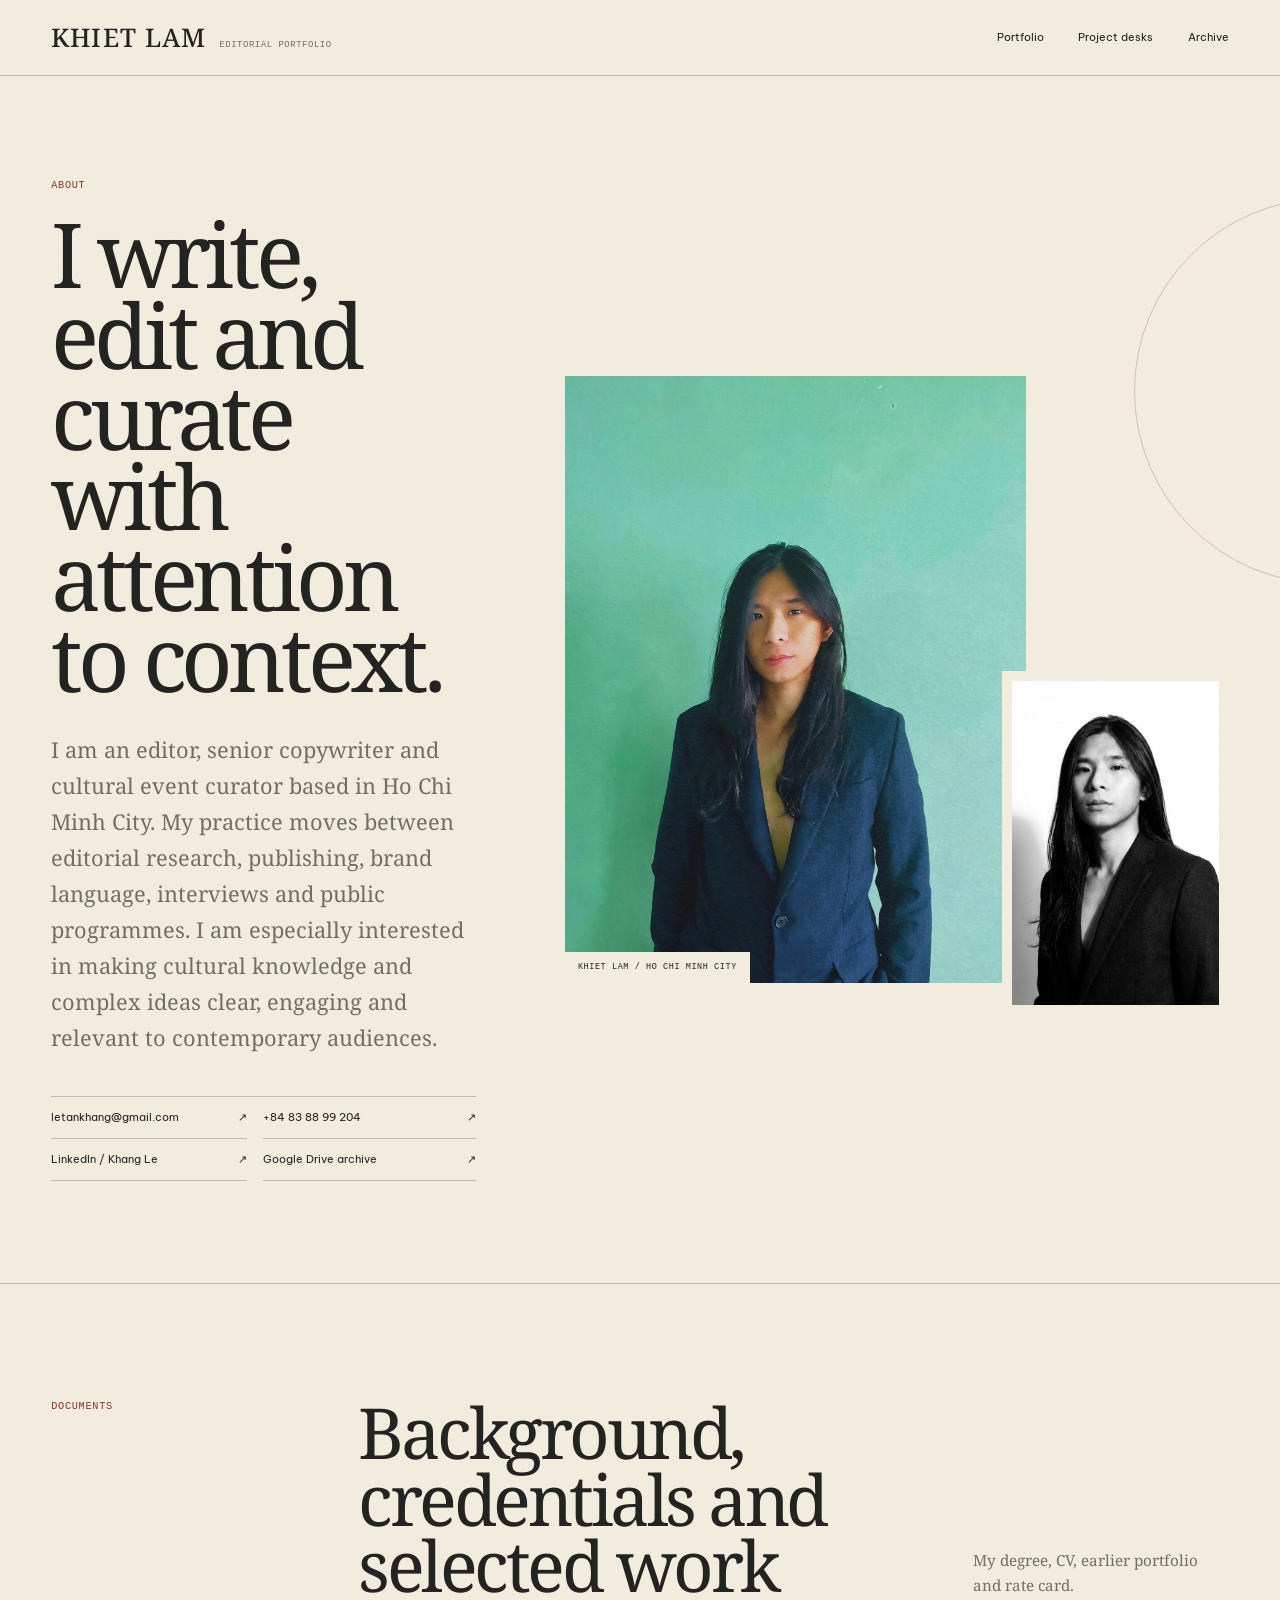
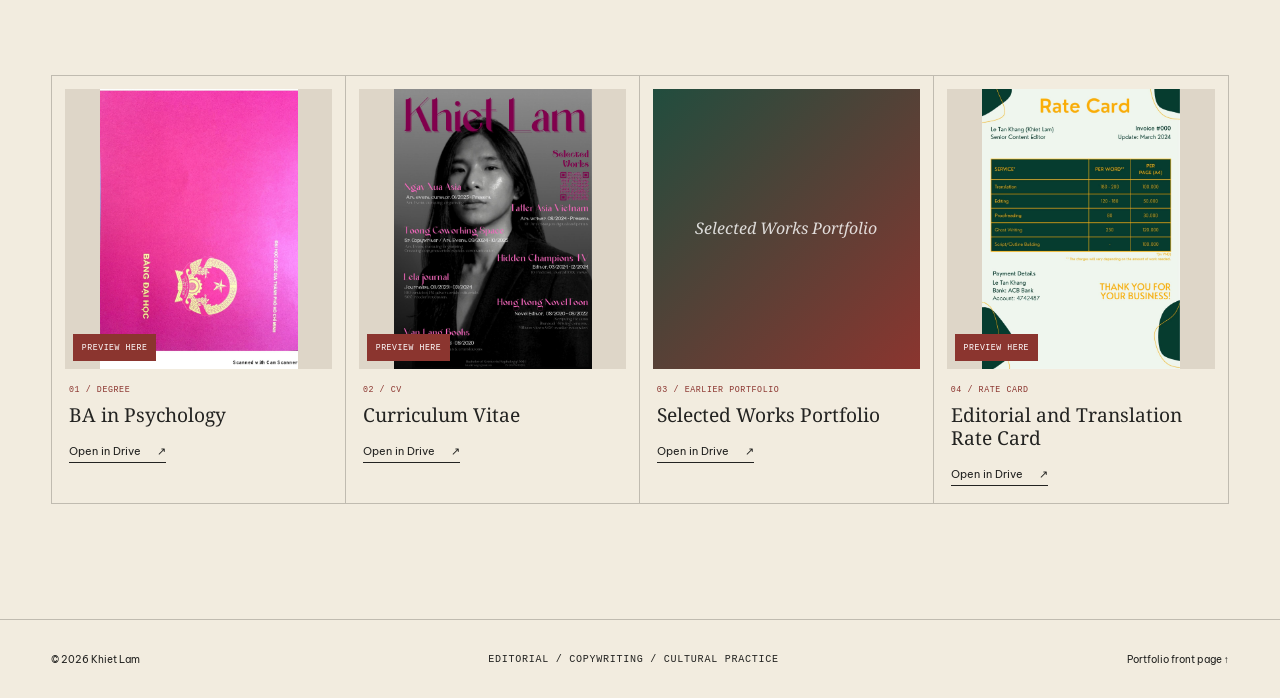
==== commit c48f3178: "Clean public copy in about.html" ====
--- a/about.html
+++ b/about.html
@@ -9,30 +9,29 @@
   <link rel="preconnect" href="https://fonts.googleapis.com">
   <link rel="preconnect" href="https://fonts.gstatic.com" crossorigin>
   <link href="https://fonts.googleapis.com/css2?family=Be+Vietnam+Pro:wght@400;500;600&family=Noto+Serif:ital,wght@0,400;0,500;1,400&display=swap&subset=vietnamese" rel="stylesheet">
-  <link rel="stylesheet" href="assets/editorial-v3.css?v=20260724">
+  <link rel="stylesheet" href="assets/editorial-v3.css?v=20260808b">
 </head>
 <body>
   <header class="site-header">
     <a class="wordmark" href="index.html"><span data-site-name>Khiet Lam</span><small>Editorial portfolio</small></a>
-    <nav class="site-nav" aria-label="About navigation">
+    <nav class="site-nav site-nav--about" aria-label="About navigation">
       <a href="index.html">Portfolio</a>
       <a href="index.html#project-desks">Project desks</a>
       <a href="index.html#archive">Archive</a>
-      <a class="owner-link" href="https://app.pagescms.org" target="_blank" rel="noreferrer">Owner edit ↗</a>
     </nav>
   </header>
 
   <main>
     <section class="about-page-hero">
       <div class="about-page-hero__copy reveal">
-        <p class="eyebrow mono">About / First person</p>
-        <h1>I write, edit and curate with <em>attention to context.</em></h1>
+        <p class="eyebrow mono" data-about-kicker>About</p>
+        <h1 data-about-headline>I write, edit and curate with attention to context.</h1>
         <p data-about>I am an editor, senior copywriter and cultural event curator based in Ho Chi Minh City.</p>
         <div class="contact-ledger">
           <a data-email href="#"><span>Email</span><span>↗</span></a>
           <a data-phone href="#"><span>Phone</span><span>↗</span></a>
           <a data-linkedin href="https://www.linkedin.com/in/khangle3003/" target="_blank" rel="noreferrer"><span>LinkedIn / Khang Le</span><span>↗</span></a>
-          <a data-drive href="#" target="_blank" rel="noreferrer"><span>Evidence archive</span><span>↗</span></a>
+          <a data-drive href="#" target="_blank" rel="noreferrer"><span>Google Drive archive</span><span>↗</span></a>
         </div>
       </div>
 
@@ -49,9 +48,9 @@
 
     <section class="about-documents-section">
       <header class="section-intro reveal">
-        <p class="eyebrow mono">Profile documents / Live preview</p>
-        <h2>Background, credentials and <em>selected work.</em></h2>
-        <p>My degree, current CV, earlier portfolio and rate card can be previewed here or opened in Google Drive.</p>
+        <p class="eyebrow mono" data-documents-kicker>Documents</p>
+        <h2 data-documents-headline>Background, credentials and selected work</h2>
+        <p data-documents-intro>My degree, CV, earlier portfolio and rate card.</p>
       </header>
       <div class="profile-documents" id="profile-documents"></div>
     </section>
@@ -71,7 +70,7 @@
     <a href="index.html">Portfolio front page ↑</a>
   </footer>
 
-  <script src="assets/common-v3.js?v=20260724"></script>
-  <script src="assets/about-v3.js?v=20260724"></script>
+  <script src="assets/common-v3.js?v=20260808b"></script>
+  <script src="assets/about-v3.js?v=20260808b"></script>
 </body>
 </html>
--- a/assets/editorial-v3.css
+++ b/assets/editorial-v3.css
@@ -94,40 +94,140 @@
 .site-nav a:hover { border-color: var(--group-accent, var(--red)); color: var(--group-accent, var(--red)); }
 .site-nav .owner-link { color: var(--green); font-family: var(--mono); font-size: .58rem; text-transform: uppercase; }
 
+.site-loader {
+  background: var(--green);
+  color: var(--paper-soft);
+  display: grid;
+  inset: 0;
+  padding: max(calc((100vw - 1500px) / 2), clamp(1rem, 4vw, 4.5rem));
+  place-content: center stretch;
+  position: fixed;
+  transition: opacity .65s var(--ease), visibility .65s;
+  z-index: 300;
+}
+.site-loader__masthead { align-items: baseline; display: flex; justify-content: space-between; }
+.site-loader__masthead > span { font: 400 clamp(3rem, 8vw, 8rem)/.9 var(--serif); letter-spacing: -.055em; }
+.site-loader__masthead small { color: #d5bc8d; font-size: .55rem; }
+.site-loader__track { background: rgba(255,255,255,.24); height: 2px; margin-top: 1.5rem; overflow: hidden; }
+.site-loader__track span { animation: loader-progress .8s var(--ease) both; background: #d5bc8d; display: block; height: 100%; transform-origin: left; }
+.is-loaded .site-loader { opacity: 0; visibility: hidden; }
+@keyframes loader-progress { from { transform: scaleX(0); } to { transform: scaleX(1); } }
+
 .home-hero {
   border-bottom: 1px solid var(--line);
+  display: grid;
   min-height: calc(100dvh - 76px);
-  padding: clamp(4.5rem, 9vw, 9rem) max(calc((100vw - 1500px) / 2), clamp(1rem, 4vw, 4.5rem)) 0;
+  padding: clamp(2.25rem, 4vw, 4.5rem) max(calc((100vw - 1500px) / 2), clamp(1rem, 4vw, 4.5rem)) 0;
   position: relative;
 }
 
 .home-hero::after {
-  border-left: 1px solid var(--line);
+  border: 1px solid rgba(139, 53, 47, .25);
+  border-radius: 50%;
   content: "";
-  height: 44%;
-  left: 68%;
+  height: clamp(12rem, 24vw, 25rem);
+  left: -15rem;
+  pointer-events: none;
   position: absolute;
-  top: 0;
-}
-
-.home-hero__masthead { position: relative; z-index: 1; }
+  top: 12%;
+  width: clamp(12rem, 24vw, 25rem);
+}
+
+.home-hero__grid {
+  align-items: center;
+  display: grid;
+  gap: clamp(2.5rem, 6vw, 7rem);
+  grid-template-columns: minmax(0, .82fr) minmax(520px, 1.18fr);
+  min-height: calc(100dvh - 165px);
+  position: relative;
+  z-index: 1;
+}
+.home-hero__copy { max-width: 680px; }
 .home-hero h1 {
-  font: 400 clamp(4.1rem, 8.6vw, 9.4rem)/.88 var(--serif);
-  letter-spacing: -.062em;
-  margin: 1.25rem 0 clamp(3rem, 7vw, 7rem);
-  max-width: 12ch;
-}
-
-.home-hero__lower {
+  font: 400 clamp(3.6rem, 6.6vw, 7.4rem)/.89 var(--serif);
+  letter-spacing: -.058em;
+  margin: 1.15rem 0 clamp(1.7rem, 3vw, 2.8rem);
+  max-width: 9.6ch;
+}
+.home-hero__copy > p:not(.eyebrow) {
+  color: var(--muted);
+  font: clamp(.93rem, 1.15vw, 1.08rem)/1.7 var(--serif);
+  margin: 0 0 1.7rem;
+  max-width: 35rem;
+}
+.home-hero__actions {
+  align-items: center;
+  display: flex;
+  flex-wrap: wrap;
+  gap: 1.3rem;
+}
+
+.hero-gallery {
+  display: grid;
+  gap: .65rem;
+  grid-template-columns: minmax(0, 1.12fr) minmax(180px, .72fr);
+  grid-template-rows: repeat(2, minmax(0, 1fr));
+  height: clamp(430px, 62vh, 700px);
+  isolation: isolate;
+}
+.hero-gallery > .loading { align-self: center; grid-column: 1 / -1; }
+.hero-work {
+  background: var(--green);
+  border: 1px solid var(--line);
+  display: block;
+  min-height: 0;
+  overflow: hidden;
+  position: relative;
+  transform: translateY(22px);
+  transition: opacity .75s ease, transform .9s var(--ease);
+}
+.is-loaded .hero-work { opacity: 1; transform: translateY(0); }
+.hero-work--1 { grid-row: 1 / span 2; opacity: 0; transition-delay: .06s; }
+.hero-work--2 { opacity: 0; transition-delay: .14s; }
+.hero-work--3 { opacity: 0; transition-delay: .22s; }
+.hero-work > img { height: 100%; object-fit: cover; transition: filter .45s ease, transform .9s var(--ease); }
+.hero-work--1 > img { object-position: center 28%; }
+.hero-work--2 > img { object-position: center 30%; }
+.hero-work:hover > img, .hero-work:focus-visible > img { filter: saturate(1.08); transform: scale(1.035); }
+.hero-work__number {
+  background: var(--paper);
+  font-size: .51rem;
+  left: .65rem;
+  padding: .45rem .5rem;
+  position: absolute;
+  top: .65rem;
+}
+.hero-work__caption {
+  align-items: end;
+  background: linear-gradient(transparent, rgba(17,17,16,.82));
+  bottom: 0;
+  color: white;
+  display: grid;
+  gap: .35rem .75rem;
+  grid-template-columns: 1fr auto;
+  left: 0;
+  padding: 3.5rem 1rem 1rem;
+  position: absolute;
+  right: 0;
+}
+.hero-work__caption small { color: rgba(255,255,255,.75); font-size: .46rem; grid-column: 1 / -1; }
+.hero-work__caption strong { font: 400 clamp(1rem, 1.6vw, 1.55rem)/1.15 var(--serif); }
+.hero-work__caption i { font-style: normal; }
+.hero-work--empty { align-items: center; display: flex; grid-column: 1 / -1; grid-row: 1 / -1; justify-content: center; }
+
+.home-hero__footer {
+  align-items: center;
   border-top: 1px solid var(--line);
-  display: grid;
-  gap: clamp(3rem, 8vw, 9rem);
-  grid-template-columns: minmax(0, .8fr) minmax(400px, 1.2fr);
-  padding: 2rem 0 clamp(5rem, 8vw, 8rem);
-}
-
-.home-hero__note > p { color: var(--muted); font: 1.05rem/1.75 var(--serif); margin: 0 0 1.8rem; max-width: 40rem; }
-.home-hero__note > div { align-items: center; display: flex; flex-wrap: wrap; gap: 1.3rem; }
+  display: flex;
+  justify-content: space-between;
+  min-height: 74px;
+}
+.home-hero__footer > p { color: var(--muted); font-size: .53rem; margin: 0; }
+.scroll-cue { align-items: center; color: var(--green); display: flex; font-size: .52rem; gap: 1rem; }
+.scroll-cue i { background: var(--line); display: block; height: 1px; overflow: hidden; position: relative; width: clamp(3rem, 7vw, 7rem); }
+.scroll-cue i::after { animation: scroll-cue 1.8s var(--ease) infinite; background: var(--red); content: ""; inset: 0; position: absolute; transform: translateX(-100%); }
+@keyframes scroll-cue { 50%, 100% { transform: translateX(100%); } }
+
 .button-link {
   align-items: center;
   background: var(--group-accent, var(--red));
@@ -146,37 +246,6 @@
 .text-link { align-items: center; background: transparent; border: 0; border-bottom: 1px solid currentColor; cursor: pointer; display: inline-flex; font-size: .67rem; gap: 1rem; padding: 0 0 .25rem; width: fit-content; }
 .text-link:hover { color: var(--group-accent, var(--red)); }
 
-.desk-index { border-top: 2px solid var(--ink); }
-.desk-index header { align-items: baseline; border-bottom: 1px solid var(--line); display: flex; gap: 1rem; justify-content: space-between; padding: .85rem 0; }
-.desk-index header span { font-size: .61rem; }
-.desk-index header small { color: var(--muted); font: italic .8rem var(--serif); }
-.desk-link {
-  align-items: baseline;
-  border-bottom: 1px solid var(--line);
-  display: grid;
-  gap: 1rem;
-  grid-template-columns: 2.5rem 1fr auto;
-  padding: .8rem 0;
-  transition: padding .25s var(--ease), color .25s ease;
-}
-.desk-link:hover { color: var(--red); padding-left: .6rem; }
-.desk-link span, .desk-link small { color: var(--muted); font-size: .59rem; }
-.desk-link strong { font: 400 clamp(1.1rem, 1.7vw, 1.55rem) var(--serif); }
-
-.hero-ornament {
-  align-items: center;
-  border-top: 1px solid var(--line);
-  display: flex;
-  gap: 1.5rem;
-  justify-content: space-between;
-  overflow: hidden;
-  padding: 1rem 0;
-  text-transform: uppercase;
-  white-space: nowrap;
-}
-.hero-ornament span { color: var(--muted); font: .58rem var(--mono); letter-spacing: .16em; }
-.hero-ornament i { color: var(--red); font-style: normal; }
-
 .section-intro {
   display: grid;
   gap: 1.5rem clamp(2rem, 6vw, 7rem);
@@ -187,6 +256,13 @@
 .section-intro h2 { font: 400 clamp(2.8rem, 5.5vw, 6rem)/.94 var(--serif); letter-spacing: -.05em; margin: 0; }
 .section-intro > p:last-child { align-self: end; color: var(--muted); font: .95rem/1.65 var(--serif); margin: 0; }
 .section-intro--front { margin-bottom: clamp(5rem, 8vw, 9rem); }
+.section-breaks[hidden], .section-breaks:empty { display: none; }
+.section-break { border-top: 1px solid var(--line); display: grid; gap: 1.4rem clamp(2rem, 6vw, 7rem); grid-template-columns: .38fr 1fr .54fr; margin: 0 auto clamp(4rem, 7vw, 7rem); max-width: 1500px; padding-top: 1.1rem; }
+.section-break h2 { font: 400 clamp(2.5rem, 4.8vw, 5.2rem)/.95 var(--serif); letter-spacing: -.047em; margin: 0; }
+.section-break > p:last-child { align-self: end; color: var(--muted); font: .9rem/1.65 var(--serif); margin: 0; }
+.archive-section .section-break { border-color: var(--light-line); }
+.archive-section .section-break .eyebrow, .archive-section .section-break em { color: #d5bc8d; }
+.archive-section .section-break > p:last-child { color: rgba(255,255,255,.68); }
 .editions, .archive-section, .about-section, .showcase-section, .desk-section, .group-index-section, .project-children, .project-embeds, .project-media {
   border-bottom: 1px solid var(--line);
   padding: clamp(5rem, 9vw, 9rem) max(calc((100vw - 1500px) / 2), clamp(1rem, 4vw, 4.5rem));
@@ -623,7 +699,10 @@
 
 @media (max-width: 1120px) {
   .home-hero::after { display: none; }
-  .home-hero__lower { grid-template-columns: 1fr; }
+  .home-hero__grid { gap: 2.2rem; grid-template-columns: minmax(0, .78fr) minmax(460px, 1.22fr); }
+  .home-hero h1 { font-size: clamp(3.5rem, 6.4vw, 6rem); }
+  .section-break { grid-template-columns: .4fr 1fr; }
+  .section-break > p:last-child { grid-column: 2; }
   .section-intro { grid-template-columns: .4fr 1fr; }
   .section-intro > p:last-child { grid-column: 2; }
   .edition__header { grid-template-columns: 3rem 1fr; }
@@ -650,12 +729,30 @@
   .file-grid-v3 { grid-template-columns: repeat(2, 1fr); }
 }
 
+@media (max-width: 920px) {
+  .home-hero__grid { grid-template-columns: 1fr; padding-block: 2.2rem; }
+  .home-hero__copy { max-width: 760px; }
+  .home-hero h1 { max-width: 11ch; }
+  .hero-gallery { height: min(66vh, 610px); }
+}
+
 @media (max-width: 780px) {
   .site-header { height: 66px; padding-inline: 1rem; }
   .wordmark small, .site-nav a:nth-child(1), .site-nav a:nth-child(2), .owner-link { display: none; }
+  .site-loader { padding: 1rem; }
+  .site-loader__masthead { align-items: flex-start; flex-direction: column; gap: 1rem; }
   .home-hero { min-height: 0; padding-inline: 1rem; }
-  .home-hero h1 { font-size: clamp(3.45rem, 16vw, 6rem); }
-  .hero-ornament { gap: .8rem; }
+  .home-hero__grid { gap: 2.5rem; min-height: 0; padding: 2rem 0 2.5rem; }
+  .home-hero h1 { font-size: clamp(3.3rem, 15vw, 5.8rem); max-width: 9.6ch; }
+  .hero-gallery { grid-template-columns: 1.08fr .92fr; height: min(62vh, 540px); }
+  .hero-work__caption { padding: 3rem .7rem .7rem; }
+  .hero-work__caption small { display: none; }
+  .hero-work__caption strong { font-size: .95rem; }
+  .home-hero__footer { min-height: 64px; }
+  .home-hero__footer > p { display: none; }
+  .scroll-cue { margin-left: auto; }
+  .section-break { grid-template-columns: 1fr; }
+  .section-break > p:last-child { grid-column: 1; }
   .section-intro { grid-template-columns: 1fr; }
   .section-intro > p:last-child { grid-column: 1; }
   .editions, .archive-section, .about-section, .about-documents-section, .showcase-section, .desk-section, .group-index-section, .project-children, .project-embeds, .project-media { padding-inline: 1rem; }
@@ -713,7 +810,9 @@
 }
 
 @media (max-width: 500px) {
-  .desk-index header small { display: none; }
+  .hero-gallery { gap: .45rem; grid-template-columns: 1.15fr .85fr; height: 430px; }
+  .hero-work__caption strong { font-size: .82rem; }
+  .hero-work__number { font-size: .45rem; left: .4rem; padding: .35rem; top: .4rem; }
   .story-card--compact { grid-template-columns: 88px 1fr; }
   .edition__header { gap: 1rem; }
   .edition__number { font-size: .6rem; }
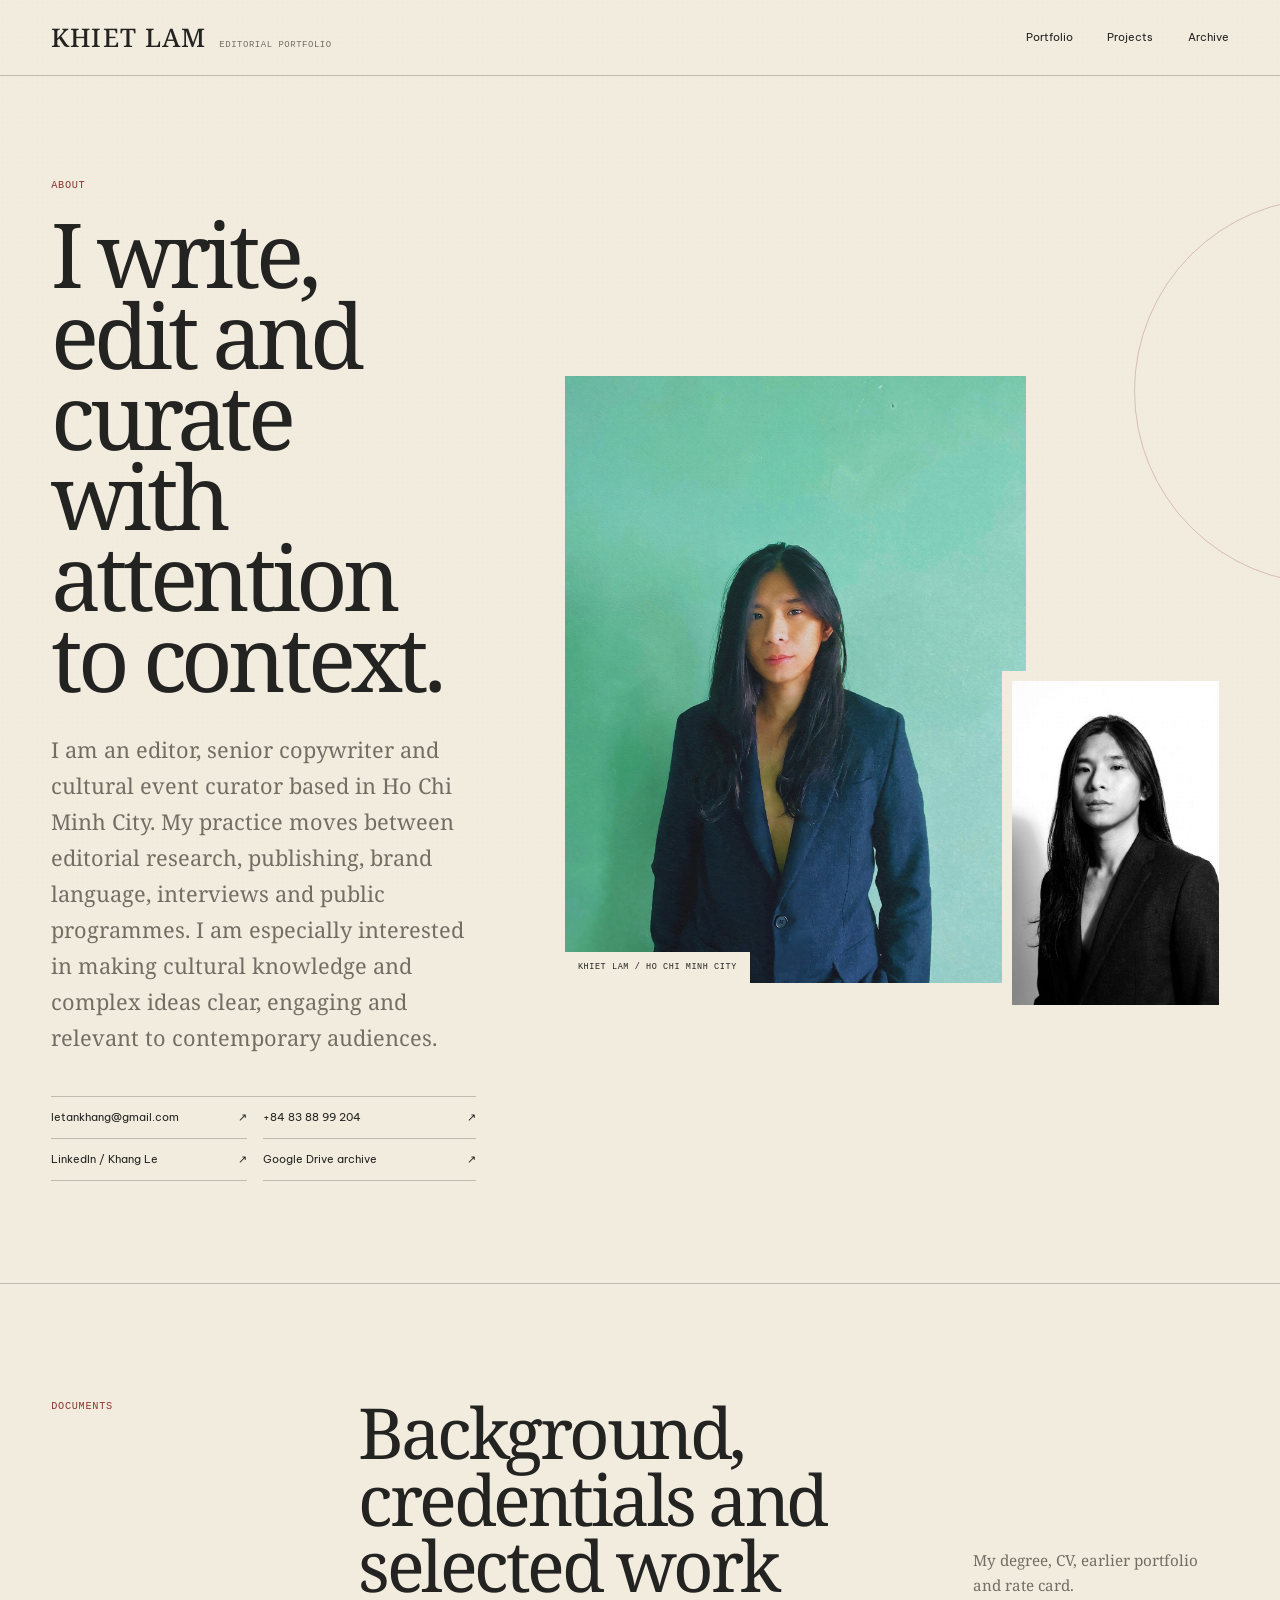
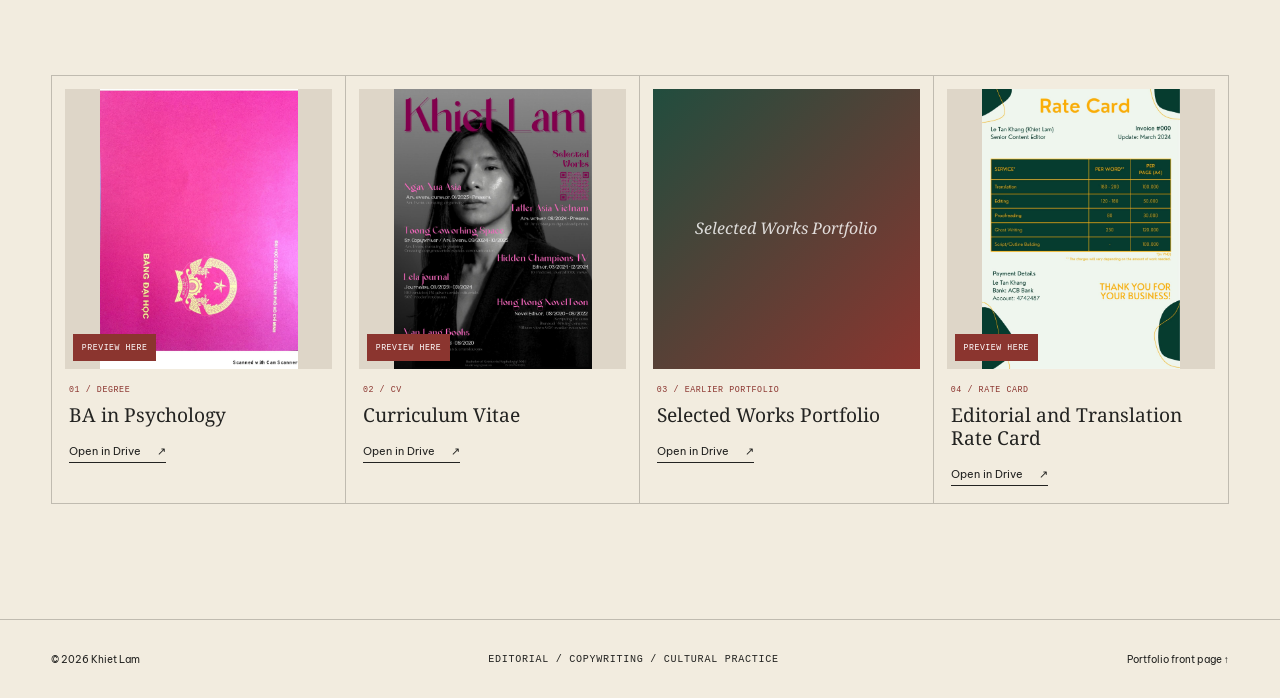
==== commit 8b7819b0: "Remove desk wording from about navigation" ====
--- a/about.html
+++ b/about.html
@@ -16,7 +16,7 @@
     <a class="wordmark" href="index.html"><span data-site-name>Khiet Lam</span><small>Editorial portfolio</small></a>
     <nav class="site-nav site-nav--about" aria-label="About navigation">
       <a href="index.html">Portfolio</a>
-      <a href="index.html#project-desks">Project desks</a>
+      <a href="index.html#project-desks">Projects</a>
       <a href="index.html#archive">Archive</a>
     </nav>
   </header>
--- a/assets/editorial-v3.css
+++ b/assets/editorial-v3.css
@@ -92,7 +92,6 @@
 .site-nav { align-items: center; display: flex; gap: clamp(1rem, 2.7vw, 2.7rem); }
 .site-nav a { border-bottom: 1px solid transparent; font-size: .7rem; padding: .45rem 0; }
 .site-nav a:hover { border-color: var(--group-accent, var(--red)); color: var(--group-accent, var(--red)); }
-.site-nav .owner-link { color: var(--green); font-family: var(--mono); font-size: .58rem; text-transform: uppercase; }
 
 .site-loader {
   background: var(--green);
@@ -112,6 +111,148 @@
 .site-loader__track span { animation: loader-progress .8s var(--ease) both; background: #d5bc8d; display: block; height: 100%; transform-origin: left; }
 .is-loaded .site-loader { opacity: 0; visibility: hidden; }
 @keyframes loader-progress { from { transform: scaleX(0); } to { transform: scaleX(1); } }
+
+.cover-page {
+  --cover-copy-shift: 0px;
+  --cover-fade: 1;
+  --cover-gallery-shift: 0px;
+  background: #173e34;
+  border-bottom: 1px solid var(--line);
+  color: var(--paper-soft);
+  display: grid;
+  grid-template-columns: minmax(340px, .68fr) minmax(0, 1.32fr);
+  min-height: calc(100svh - 76px);
+  overflow: hidden;
+  position: relative;
+}
+.cover-page::before {
+  background-image: linear-gradient(rgba(250,246,238,.07) 1px, transparent 1px), linear-gradient(90deg, rgba(250,246,238,.07) 1px, transparent 1px);
+  background-size: 4.5rem 4.5rem;
+  content: "";
+  inset: 0;
+  mask-image: linear-gradient(90deg, black, transparent 44%);
+  opacity: .5;
+  pointer-events: none;
+  position: absolute;
+}
+.cover-index {
+  border-right: 1px solid rgba(250,246,238,.2);
+  display: flex;
+  flex-direction: column;
+  min-width: 0;
+  padding: clamp(1.4rem, 2.6vw, 2.6rem) clamp(1.25rem, 3.2vw, 3.4rem);
+  position: relative;
+  z-index: 4;
+}
+.cover-page__meta {
+  display: flex;
+  font-size: .48rem;
+  gap: 1rem;
+  justify-content: space-between;
+  position: relative;
+  z-index: 5;
+}
+.cover-page__meta span:first-child { color: #d5bc8d; }
+.cover-page__title {
+  margin-block: auto;
+  opacity: var(--cover-fade);
+  position: relative;
+  transform: translateY(var(--cover-copy-shift));
+  transition: transform .15s linear;
+  z-index: 2;
+}
+.cover-page__title .eyebrow { color: #d5bc8d; }
+.cover-page__title h1 {
+  font: 600 clamp(4.7rem, 7.6vw, 8.7rem)/.73 var(--sans);
+  letter-spacing: -.085em;
+  margin: clamp(1.1rem, 2.4vh, 2rem) 0 1.8rem;
+  text-transform: uppercase;
+}
+.cover-page__title h1 > span { display: block; }
+.cover-page__roles { color: rgba(250,246,238,.76); font: 400 clamp(.72rem, .95vw, .9rem)/1.7 var(--sans); margin: 0; max-width: 14rem; }
+.cover-page__roles i { color: #d5bc8d; font-style: normal; margin-inline: .28rem; }
+.cover-gallery {
+  display: grid;
+  grid-template-rows: auto minmax(0, 1fr);
+  min-width: 0;
+  padding: clamp(1.4rem, 2.6vw, 2.6rem);
+  position: relative;
+  transform: translateY(var(--cover-gallery-shift));
+  transition: transform .15s linear;
+  z-index: 3;
+}
+.cover-gallery__header {
+  color: rgba(250,246,238,.68);
+  display: flex;
+  font-size: .48rem;
+  justify-content: space-between;
+  padding-bottom: 1rem;
+}
+.cover-gallery__header span:last-child { color: #d5bc8d; }
+.cover-features { display: flex; gap: 1px; min-height: 0; overflow: hidden; }
+.cover-features > .loading { align-self: center; color: #d5bc8d; margin: auto; }
+.cover-card {
+  --cover-pan-x: 0px;
+  --cover-pan-y: 0px;
+  background: var(--paper-soft);
+  color: var(--ink);
+  display: grid;
+  flex: 1 1 0;
+  grid-template-rows: minmax(0, 1fr) auto;
+  min-width: 0;
+  opacity: 0;
+  overflow: hidden;
+  position: relative;
+  transition: flex-grow .75s var(--ease), opacity .75s ease;
+}
+.is-loaded .cover-card { opacity: 1; }
+.is-loaded .cover-card--1 { transition-delay: .06s; }
+.is-loaded .cover-card--2 { transition-delay: .14s; }
+.is-loaded .cover-card--3 { transition-delay: .22s; }
+.cover-features:has(.cover-card:hover) .cover-card:not(:hover) { flex-grow: .72; }
+.cover-card:hover, .cover-card:focus-visible { flex-grow: 1.58; }
+.cover-card__media { background: var(--green); display: block; min-height: 0; overflow: hidden; position: relative; }
+.cover-card__media .media-slideshow {
+  inset: -1rem;
+  transform: translate3d(var(--cover-pan-x), var(--cover-pan-y), 0) scale(1.025);
+  transition: transform .35s var(--ease);
+}
+.cover-card__caption {
+  align-content: start;
+  background: var(--paper-soft);
+  border-top: 1px solid var(--line);
+  display: grid;
+  gap: .55rem;
+  grid-template-columns: 1fr auto;
+  min-height: clamp(96px, 13vh, 126px);
+  padding: 1rem;
+}
+.cover-card__caption small { color: var(--red); font-size: .45rem; grid-column: 1; }
+.cover-card__caption strong { font: 500 clamp(.86rem, 1.25vw, 1.2rem)/1.22 var(--sans); grid-column: 1; }
+.cover-card__caption > i { align-self: end; color: var(--green); font-style: normal; grid-column: 2; grid-row: 1 / span 2; transition: transform .35s var(--ease); }
+.cover-card:hover .cover-card__caption > i { transform: translate(.18rem, -.18rem); }
+.cover-scroll {
+  align-items: center;
+  display: flex;
+  font-size: .52rem;
+  gap: 1rem;
+  margin-top: 0;
+  padding-top: 1.5rem;
+  position: relative;
+  z-index: 8;
+}
+.cover-scroll i { border: 1px solid rgba(250,246,238,.35); border-radius: 2rem; display: block; height: 3.8rem; overflow: hidden; position: relative; width: 1.45rem; }
+.cover-scroll b { animation: cover-scroll-dot 1.9s var(--ease) infinite; background: #d5bc8d; border-radius: 50%; height: .28rem; left: 50%; position: absolute; top: .55rem; transform: translateX(-50%); width: .28rem; }
+@keyframes cover-scroll-dot { 0% { opacity: 0; transform: translate(-50%, 0); } 25% { opacity: 1; } 80%, 100% { opacity: 0; transform: translate(-50%, 2rem); } }
+.cover-page__folio { color: rgba(250,246,238,.5); font-size: .45rem; margin-top: 1.3rem; position: relative; z-index: 8; }
+
+.media-slideshow { background: linear-gradient(135deg, var(--green), var(--red)); display: block; inset: 0; overflow: hidden; position: absolute; }
+.media-slide { height: 100%; inset: 0; object-fit: cover; opacity: 0; position: absolute; transform: scale(1.025); transition: opacity 1.25s ease, transform 6.5s ease; width: 100%; }
+.media-slide.is-active { opacity: 1; transform: scale(1); z-index: 1; }
+.media-slideshow.is-empty::after { align-items: center; color: rgba(255,255,255,.85); content: attr(data-fallback-label); display: flex; font: italic 1rem/1.4 var(--serif); inset: 0; justify-content: center; padding: 1rem; position: absolute; text-align: center; }
+.media-slideshow__dots { bottom: .8rem; display: flex; gap: .28rem; position: absolute; right: .8rem; z-index: 4; }
+.media-slideshow__dots i { background: rgba(255,255,255,.48); border-radius: 50%; height: .3rem; transition: background .35s ease, transform .35s ease; width: .3rem; }
+.media-slideshow__dots i.is-active { background: white; transform: scale(1.35); }
 
 .home-hero {
   border-bottom: 1px solid var(--line);
@@ -163,14 +304,30 @@
 }
 
 .hero-gallery {
+  height: clamp(430px, 62vh, 700px);
+  isolation: isolate;
+  position: relative;
+}
+.hero-gallery__stage {
   display: grid;
   gap: .65rem;
   grid-template-columns: minmax(0, 1.12fr) minmax(180px, .72fr);
   grid-template-rows: repeat(2, minmax(0, 1fr));
-  height: clamp(430px, 62vh, 700px);
-  isolation: isolate;
-}
-.hero-gallery > .loading { align-self: center; grid-column: 1 / -1; }
+  height: 100%;
+}
+.feature-loader {
+  display: grid;
+  gap: .65rem;
+  grid-column: 1 / -1;
+  grid-row: 1 / -1;
+  grid-template-columns: minmax(0, 1.12fr) minmax(180px, .72fr);
+  grid-template-rows: repeat(2, minmax(0, 1fr));
+  position: relative;
+}
+.feature-loader > span { animation: feature-skeleton 1s ease-in-out infinite alternate; background: linear-gradient(115deg, #d8d0c1, #ece5d9, #d8d0c1); background-size: 220% 100%; border: 1px solid var(--line); }
+.feature-loader > span:first-child { grid-row: 1 / span 2; }
+.feature-loader > p { background: var(--green); bottom: 1rem; color: white; font-size: .5rem; left: 1rem; margin: 0; padding: .65rem .8rem; position: absolute; }
+@keyframes feature-skeleton { from { background-position: 100% 0; } to { background-position: 0 0; } }
 .hero-work {
   background: var(--green);
   border: 1px solid var(--line);
@@ -185,10 +342,7 @@
 .hero-work--1 { grid-row: 1 / span 2; opacity: 0; transition-delay: .06s; }
 .hero-work--2 { opacity: 0; transition-delay: .14s; }
 .hero-work--3 { opacity: 0; transition-delay: .22s; }
-.hero-work > img { height: 100%; object-fit: cover; transition: filter .45s ease, transform .9s var(--ease); }
-.hero-work--1 > img { object-position: center 28%; }
-.hero-work--2 > img { object-position: center 30%; }
-.hero-work:hover > img, .hero-work:focus-visible > img { filter: saturate(1.08); transform: scale(1.035); }
+.hero-work:hover .media-slide.is-active, .hero-work:focus-visible .media-slide.is-active { filter: saturate(1.05); transform: scale(1.035); }
 .hero-work__number {
   background: var(--paper);
   font-size: .51rem;
@@ -214,6 +368,19 @@
 .hero-work__caption strong { font: 400 clamp(1rem, 1.6vw, 1.55rem)/1.15 var(--serif); }
 .hero-work__caption i { font-style: normal; }
 .hero-work--empty { align-items: center; display: flex; grid-column: 1 / -1; grid-row: 1 / -1; justify-content: center; }
+.hero-gallery__note {
+  align-items: center;
+  background: rgba(242, 236, 223, .94);
+  display: flex;
+  font-size: .48rem;
+  gap: .65rem;
+  padding: .55rem .65rem;
+  position: absolute;
+  right: .65rem;
+  top: .65rem;
+  z-index: 5;
+}
+.hero-gallery__note b { color: var(--red); font-weight: 400; }
 
 .home-hero__footer {
   align-items: center;
@@ -227,6 +394,25 @@
 .scroll-cue i { background: var(--line); display: block; height: 1px; overflow: hidden; position: relative; width: clamp(3rem, 7vw, 7rem); }
 .scroll-cue i::after { animation: scroll-cue 1.8s var(--ease) infinite; background: var(--red); content: ""; inset: 0; position: absolute; transform: translateX(-100%); }
 @keyframes scroll-cue { 50%, 100% { transform: translateX(100%); } }
+
+.home-manifesto {
+  --manifesto-progress: 0;
+  border-top: 1px solid var(--line);
+  padding: clamp(4rem, 9vw, 9rem) 0 clamp(5rem, 11vw, 11rem);
+  position: relative;
+}
+.home-manifesto > p { color: var(--red); font-size: .52rem; margin: 0 0 1.2rem; }
+.home-manifesto__track { background: var(--line); height: 2px; margin-bottom: clamp(2rem, 4vw, 4rem); overflow: hidden; }
+.home-manifesto__track span { background: var(--red); display: block; height: 100%; transform: scaleX(var(--manifesto-progress)); transform-origin: left; transition: transform .12s linear; }
+.home-manifesto h2 {
+  font: 400 clamp(3rem, 6.3vw, 7rem)/.93 var(--serif);
+  letter-spacing: -.052em;
+  margin: 0;
+  max-width: 15ch;
+  opacity: calc(.2 + var(--manifesto-progress) * .8);
+  transform: translateY(calc((1 - var(--manifesto-progress)) * 34px));
+}
+.home-manifesto h2 em { color: var(--red); font-style: italic; }
 
 .button-link {
   align-items: center;
@@ -254,12 +440,14 @@
   max-width: 1500px;
 }
 .section-intro h2 { font: 400 clamp(2.8rem, 5.5vw, 6rem)/.94 var(--serif); letter-spacing: -.05em; margin: 0; }
-.section-intro > p:last-child { align-self: end; color: var(--muted); font: .95rem/1.65 var(--serif); margin: 0; }
+.section-intro > p:last-child:not(.eyebrow) { align-self: end; color: var(--muted); font: .95rem/1.65 var(--serif); margin: 0; }
 .section-intro--front { margin-bottom: clamp(5rem, 8vw, 9rem); }
 .section-breaks[hidden], .section-breaks:empty { display: none; }
 .section-break { border-top: 1px solid var(--line); display: grid; gap: 1.4rem clamp(2rem, 6vw, 7rem); grid-template-columns: .38fr 1fr .54fr; margin: 0 auto clamp(4rem, 7vw, 7rem); max-width: 1500px; padding-top: 1.1rem; }
 .section-break h2 { font: 400 clamp(2.5rem, 4.8vw, 5.2rem)/.95 var(--serif); letter-spacing: -.047em; margin: 0; }
 .section-break > p:last-child { align-self: end; color: var(--muted); font: .9rem/1.65 var(--serif); margin: 0; }
+.section-break--solo { grid-template-columns: .28fr 1.72fr; }
+.section-break--solo h2 { grid-column: 2; max-width: 18ch; }
 .archive-section .section-break { border-color: var(--light-line); }
 .archive-section .section-break .eyebrow, .archive-section .section-break em { color: #d5bc8d; }
 .archive-section .section-break > p:last-child { color: rgba(255,255,255,.68); }
@@ -289,10 +477,10 @@
 .edition__intro p { color: var(--muted); font: 1rem/1.65 var(--serif); margin: .35rem 0 1rem; }
 .edition__intro span { color: var(--edition-accent); font-size: .58rem; }
 .edition__grid { display: grid; gap: 1rem; grid-template-columns: minmax(0, 1.35fr) minmax(360px, .65fr); }
+.edition__features { min-height: 720px; position: relative; }
 .lead-story { background: var(--paper-soft); border: 1px solid var(--line); }
 .lead-story__media { aspect-ratio: 1.45 / 1; background: var(--edition-accent); display: block; overflow: hidden; position: relative; }
-.lead-story__media img { height: 100%; object-fit: cover; transition: transform .8s var(--ease); }
-.lead-story:hover .lead-story__media img { transform: scale(1.025); }
+.lead-story:hover .media-slide.is-active { transform: scale(1.025); }
 .lead-story__label { background: var(--paper); bottom: 0; font-size: .55rem; left: 0; padding: .65rem .8rem; position: absolute; }
 .lead-story__copy { align-items: end; display: grid; gap: 1.4rem; grid-template-columns: 1fr .8fr; padding: clamp(1.4rem, 3vw, 2.6rem); }
 .lead-story__copy h3 { font: 400 clamp(2rem, 4vw, 4.4rem)/.95 var(--serif); letter-spacing: -.04em; margin: 0; }
@@ -326,7 +514,7 @@
 
 .archive-section { background: var(--green); color: var(--paper-soft); }
 .archive-section .section-intro .eyebrow, .archive-section .section-intro em { color: #d5bc8d; }
-.archive-section .section-intro > p:last-child { color: rgba(255, 255, 255, .68); }
+.archive-section .section-intro > p:last-child:not(.eyebrow) { color: rgba(255, 255, 255, .68); }
 .archive-filters { display: flex; flex-wrap: wrap; gap: .45rem; margin: 0 auto 2rem; max-width: 1500px; }
 .archive-filters button {
   background: transparent;
@@ -473,7 +661,7 @@
 
 .showcase-section { background: var(--ink); color: var(--paper-soft); }
 .showcase-section .section-intro .eyebrow, .showcase-section .section-intro em { color: #d5bc8d; }
-.showcase-section .section-intro > p:last-child { color: rgba(255,255,255,.65); }
+.showcase-section .section-intro > p:last-child:not(.eyebrow) { color: rgba(255,255,255,.65); }
 .showcase-grid { display: grid; gap: 1rem; grid-template-columns: repeat(3, 1fr); margin: 0 auto; max-width: 1500px; }
 .showcase-card { border: 1px solid var(--light-line); display: grid; grid-template-rows: minmax(280px, 1fr) auto; min-height: 430px; }
 .showcase-card__media { background: #111; border: 0; color: white; cursor: pointer; overflow: hidden; padding: 0; position: relative; }
@@ -607,7 +795,7 @@
 
 .project-media { background: var(--green); color: var(--paper-soft); }
 .project-media .section-intro .eyebrow, .project-media .section-intro em { color: #d5bc8d; }
-.project-media .section-intro > p:last-child { color: rgba(255,255,255,.65); }
+.project-media .section-intro > p:last-child:not(.eyebrow) { color: rgba(255,255,255,.65); }
 .adaptive-gallery { margin: 0 auto; max-width: 1500px; }
 .adaptive-gallery__viewport { overflow: hidden; }
 .adaptive-gallery__track { display: flex; transition: transform .75s var(--ease); }
@@ -698,13 +886,19 @@
 .reveal.is-visible { opacity: 1; transform: translateY(0); }
 
 @media (max-width: 1120px) {
+  .cover-page { grid-template-columns: minmax(300px, .7fr) minmax(0, 1.3fr); }
+  .cover-index { padding-inline: 1.5rem; }
+  .cover-page__title h1 { font-size: clamp(4.5rem, 7.8vw, 7rem); }
+  .cover-page__meta span:last-child { display: none; }
   .home-hero::after { display: none; }
   .home-hero__grid { gap: 2.2rem; grid-template-columns: minmax(0, .78fr) minmax(460px, 1.22fr); }
   .home-hero h1 { font-size: clamp(3.5rem, 6.4vw, 6rem); }
   .section-break { grid-template-columns: .4fr 1fr; }
   .section-break > p:last-child { grid-column: 2; }
+  .section-break--solo { grid-template-columns: .4fr 1fr; }
+  .section-break--solo h2 { grid-column: 2; max-width: none; }
   .section-intro { grid-template-columns: .4fr 1fr; }
-  .section-intro > p:last-child { grid-column: 2; }
+  .section-intro > p:last-child:not(.eyebrow) { grid-column: 2; }
   .edition__header { grid-template-columns: 3rem 1fr; }
   .edition__intro { grid-column: 2; }
   .edition__grid { grid-template-columns: 1fr; }
@@ -730,6 +924,12 @@
 }
 
 @media (max-width: 920px) {
+  .cover-page { grid-template-columns: minmax(280px, .72fr) minmax(0, 1.28fr); }
+  .cover-page__title h1 { font-size: clamp(4.2rem, 9vw, 6rem); }
+  .cover-page__roles { font-size: .68rem; }
+  .cover-gallery { padding: 1.5rem; }
+  .cover-card__caption { min-height: 108px; padding: .8rem; }
+  .cover-card__caption strong { font-size: .78rem; }
   .home-hero__grid { grid-template-columns: 1fr; padding-block: 2.2rem; }
   .home-hero__copy { max-width: 760px; }
   .home-hero h1 { max-width: 11ch; }
@@ -738,29 +938,58 @@
 
 @media (max-width: 780px) {
   .site-header { height: 66px; padding-inline: 1rem; }
-  .wordmark small, .site-nav a:nth-child(1), .site-nav a:nth-child(2), .owner-link { display: none; }
+  .wordmark small, .site-nav a:nth-child(1), .site-nav a:nth-child(2) { display: none; }
+  .site-nav--about a:nth-child(1) { display: block; }
+  .site-nav--about a:nth-child(3) { display: none; }
   .site-loader { padding: 1rem; }
   .site-loader__masthead { align-items: flex-start; flex-direction: column; gap: 1rem; }
+  .cover-page { display: block; min-height: 0; }
+  .cover-index { border-bottom: 1px solid rgba(250,246,238,.2); border-right: 0; min-height: 290px; padding: 1rem; }
+  .cover-page__meta span:last-child { display: block; }
+  .cover-page__title { margin: 2.7rem 0 1.8rem; }
+  .cover-page__title h1 { display: flex; font-size: clamp(3.9rem, 18vw, 6rem); gap: .16em; line-height: .78; margin: 1rem 0 1.1rem; }
+  .cover-page__roles { font-size: .65rem; max-width: none; }
+  .cover-scroll { bottom: auto; left: auto; margin-top: 0; padding-top: .5rem; position: relative; }
+  .cover-scroll i { height: 2.65rem; }
+  .cover-page__folio { display: none; }
+  .cover-gallery { display: block; padding: 1rem 0 1.2rem; transform: none; }
+  .cover-gallery__header { padding: 0 1rem .85rem; }
+  .cover-gallery__header span:last-child { font-size: 0; }
+  .cover-gallery__header span:last-child::after { content: "Swipe · Tap to open"; font-size: .48rem; }
+  .cover-features { gap: .7rem; overflow-x: auto; padding: 0 1rem .35rem; scroll-padding-inline: 1rem; scroll-snap-type: x mandatory; scrollbar-width: none; }
+  .cover-features::-webkit-scrollbar { display: none; }
+  .cover-card { flex: 0 0 78vw; grid-template-rows: minmax(360px, 52vh) auto; scroll-snap-align: start; }
+  .cover-features:has(.cover-card:hover) .cover-card:not(:hover), .cover-card:hover, .cover-card:focus-visible { flex-grow: 0; }
+  .cover-card__caption { min-height: 84px; padding: .75rem; }
+  .cover-card__caption strong { font-size: .82rem; }
+  .cover-card__media .media-slideshow { inset: -.6rem; }
   .home-hero { min-height: 0; padding-inline: 1rem; }
   .home-hero__grid { gap: 2.5rem; min-height: 0; padding: 2rem 0 2.5rem; }
   .home-hero h1 { font-size: clamp(3.3rem, 15vw, 5.8rem); max-width: 9.6ch; }
-  .hero-gallery { grid-template-columns: 1.08fr .92fr; height: min(62vh, 540px); }
+  .hero-gallery { height: min(62vh, 540px); }
+  .hero-gallery__stage, .feature-loader { grid-template-columns: 1.08fr .92fr; }
   .hero-work__caption { padding: 3rem .7rem .7rem; }
   .hero-work__caption small { display: none; }
   .hero-work__caption strong { font-size: .95rem; }
   .home-hero__footer { min-height: 64px; }
-  .home-hero__footer > p { display: none; }
-  .scroll-cue { margin-left: auto; }
+  .home-hero__footer { gap: 1rem; }
+  .home-hero__footer > p { display: block; font-size: .45rem; max-width: 15rem; }
+  .scroll-cue { margin-left: auto; white-space: nowrap; }
+  .home-manifesto { padding: 4rem 0 5rem; }
+  .home-manifesto h2 { font-size: clamp(2.85rem, 13vw, 5.25rem); max-width: 12ch; }
   .section-break { grid-template-columns: 1fr; }
   .section-break > p:last-child { grid-column: 1; }
+  .section-break--solo { grid-template-columns: 1fr; }
+  .section-break--solo h2 { grid-column: 1; }
   .section-intro { grid-template-columns: 1fr; }
-  .section-intro > p:last-child { grid-column: 1; }
+  .section-intro > p:last-child:not(.eyebrow) { grid-column: 1; }
   .editions, .archive-section, .about-section, .about-documents-section, .showcase-section, .desk-section, .group-index-section, .project-children, .project-embeds, .project-media { padding-inline: 1rem; }
   .edition__header { grid-template-columns: 2.4rem 1fr; }
   .edition__intro { grid-column: 1 / -1; }
   .lead-story__copy { grid-template-columns: 1fr; }
   .lead-story__copy .text-link { grid-column: 1; }
   .edition__columns { grid-template-columns: 1fr; }
+  .edition__features { min-height: 0; }
   .story-card--compact { grid-template-columns: 105px 1fr; }
   .about-grid { grid-template-columns: 1fr; }
   .about-page-hero { min-height: 0; padding: 4.5rem 1rem; }
@@ -810,9 +1039,19 @@
 }
 
 @media (max-width: 500px) {
-  .hero-gallery { gap: .45rem; grid-template-columns: 1.15fr .85fr; height: 430px; }
+  .cover-index { min-height: 270px; }
+  .cover-page__title { margin-block: 2.2rem 1.35rem; }
+  .cover-page__title h1 { font-size: clamp(3.6rem, 17vw, 5rem); }
+  .cover-page__meta { font-size: .42rem; }
+  .cover-gallery__header { font-size: .42rem; }
+  .cover-card { flex-basis: 82vw; grid-template-rows: minmax(330px, 48vh) auto; }
+  .hero-gallery { height: 430px; }
+  .hero-gallery__stage, .feature-loader { gap: .45rem; grid-template-columns: 1.15fr .85fr; }
   .hero-work__caption strong { font-size: .82rem; }
   .hero-work__number { font-size: .45rem; left: .4rem; padding: .35rem; top: .4rem; }
+  .hero-gallery__note { font-size: .42rem; gap: .4rem; right: .4rem; top: .4rem; }
+  .home-hero__footer { align-items: flex-start; flex-direction: column; padding-block: 1rem; }
+  .scroll-cue { margin-left: 0; }
   .story-card--compact { grid-template-columns: 88px 1fr; }
   .edition__header { gap: 1rem; }
   .edition__number { font-size: .6rem; }
@@ -835,4 +1074,5 @@
   *, *::before, *::after { animation: none !important; scroll-behavior: auto !important; transition: none !important; }
   .reveal { opacity: 1; transform: none; }
   .group-hero__image img { transform: none; }
-}
+  .cover-card { opacity: 1; transform: none; }
+}
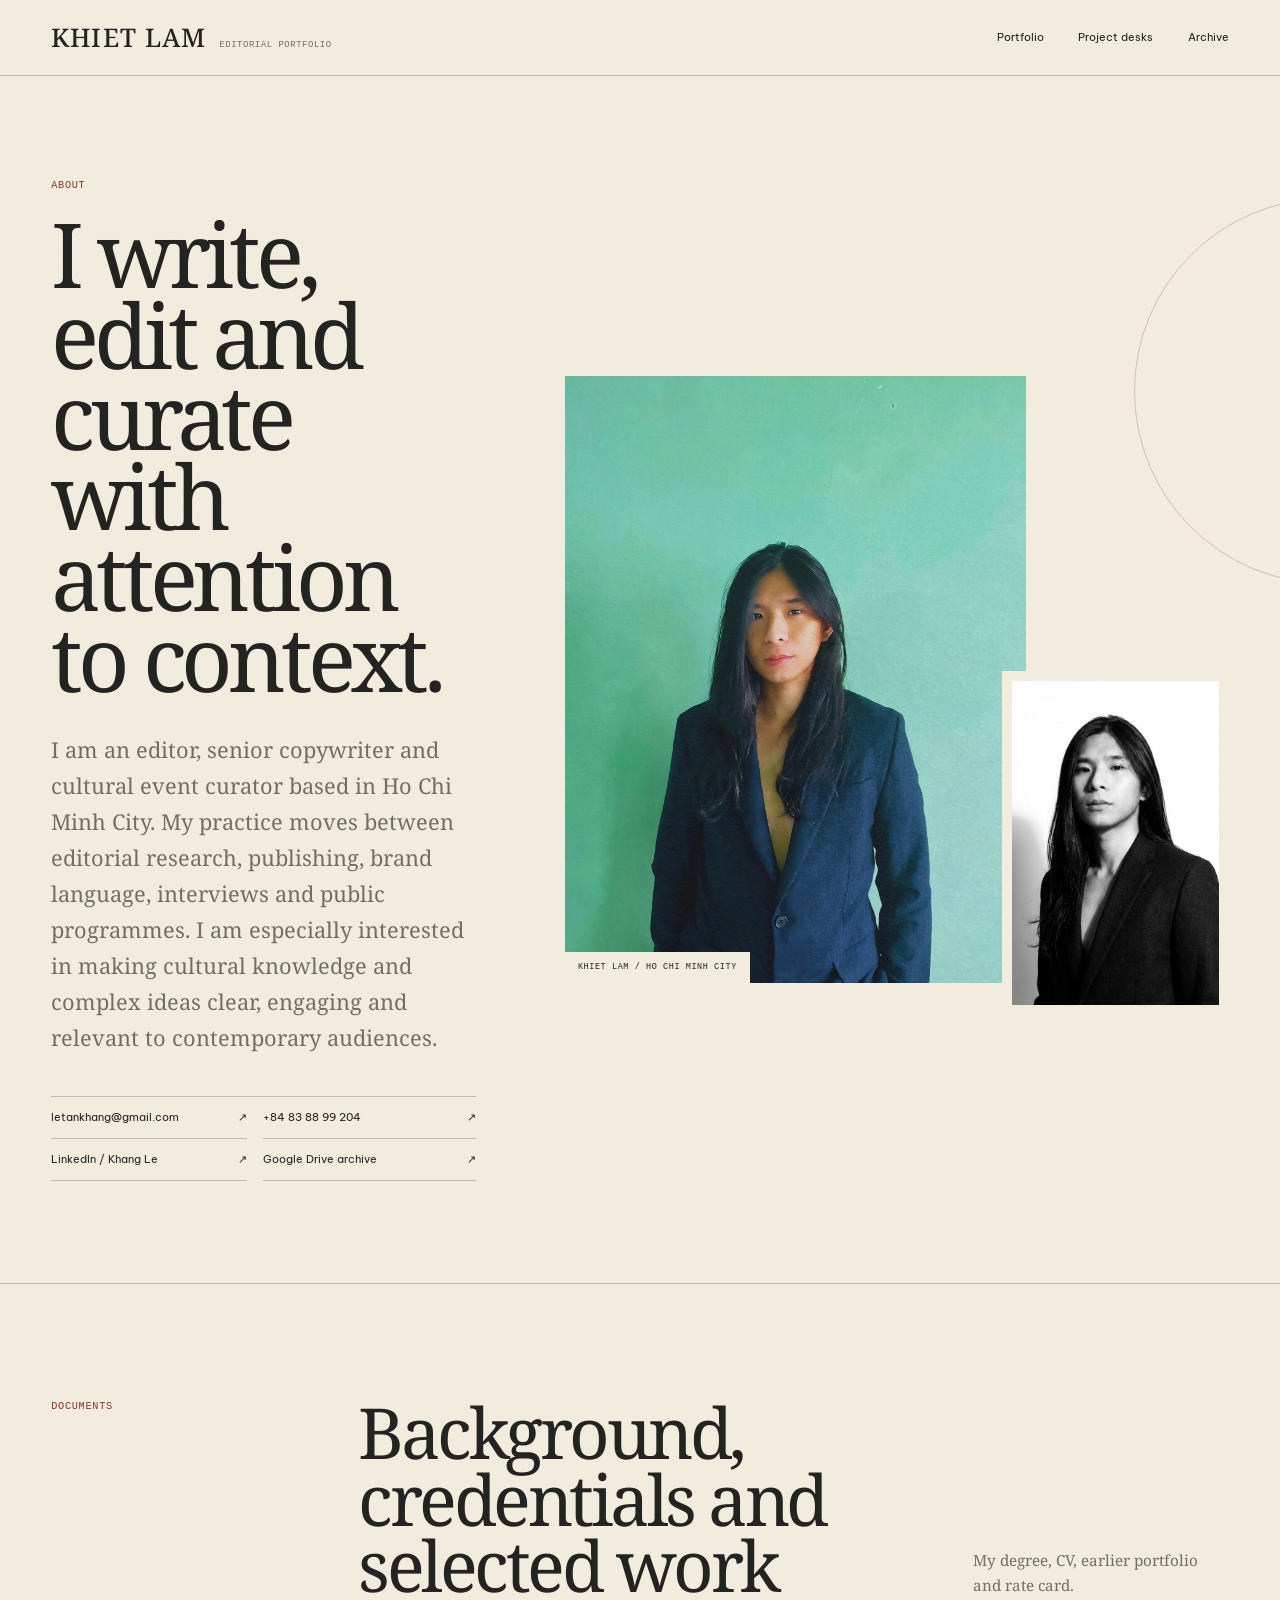
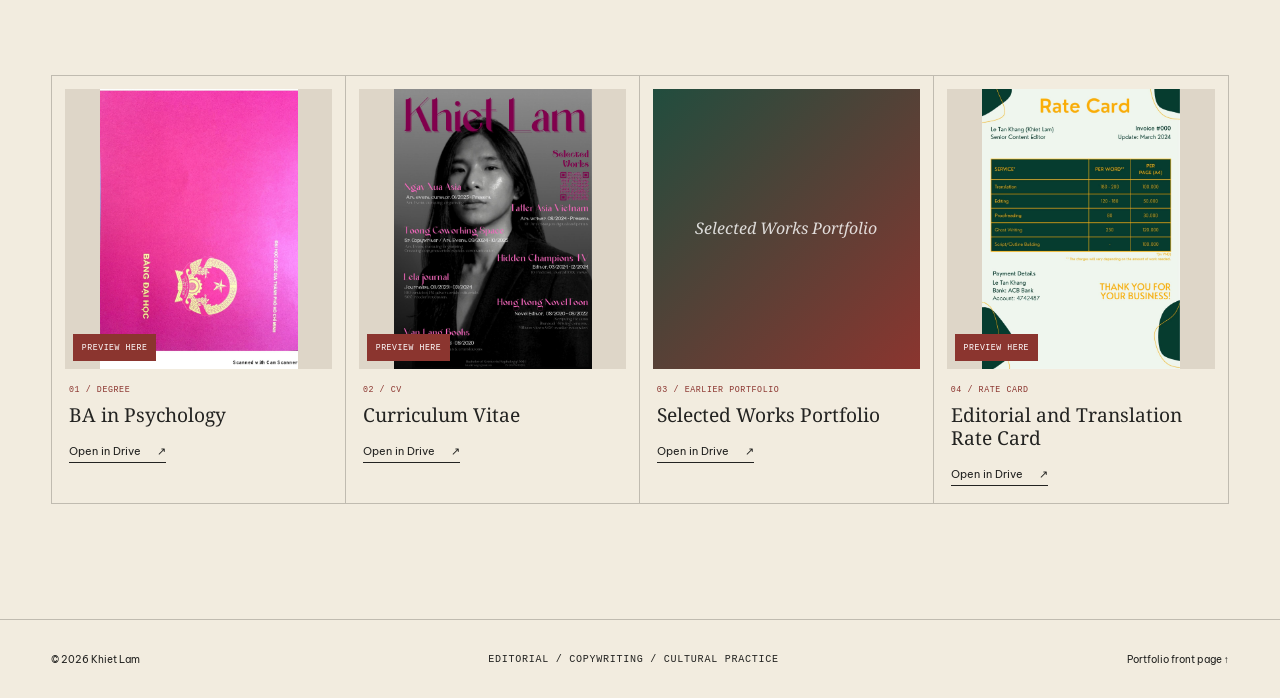
==== commit 91a4b48d: "Restore about page outside requested scope" ====
--- a/about.html
+++ b/about.html
@@ -16,7 +16,7 @@
     <a class="wordmark" href="index.html"><span data-site-name>Khiet Lam</span><small>Editorial portfolio</small></a>
     <nav class="site-nav site-nav--about" aria-label="About navigation">
       <a href="index.html">Portfolio</a>
-      <a href="index.html#project-desks">Projects</a>
+      <a href="index.html#project-desks">Project desks</a>
       <a href="index.html#archive">Archive</a>
     </nav>
   </header>
